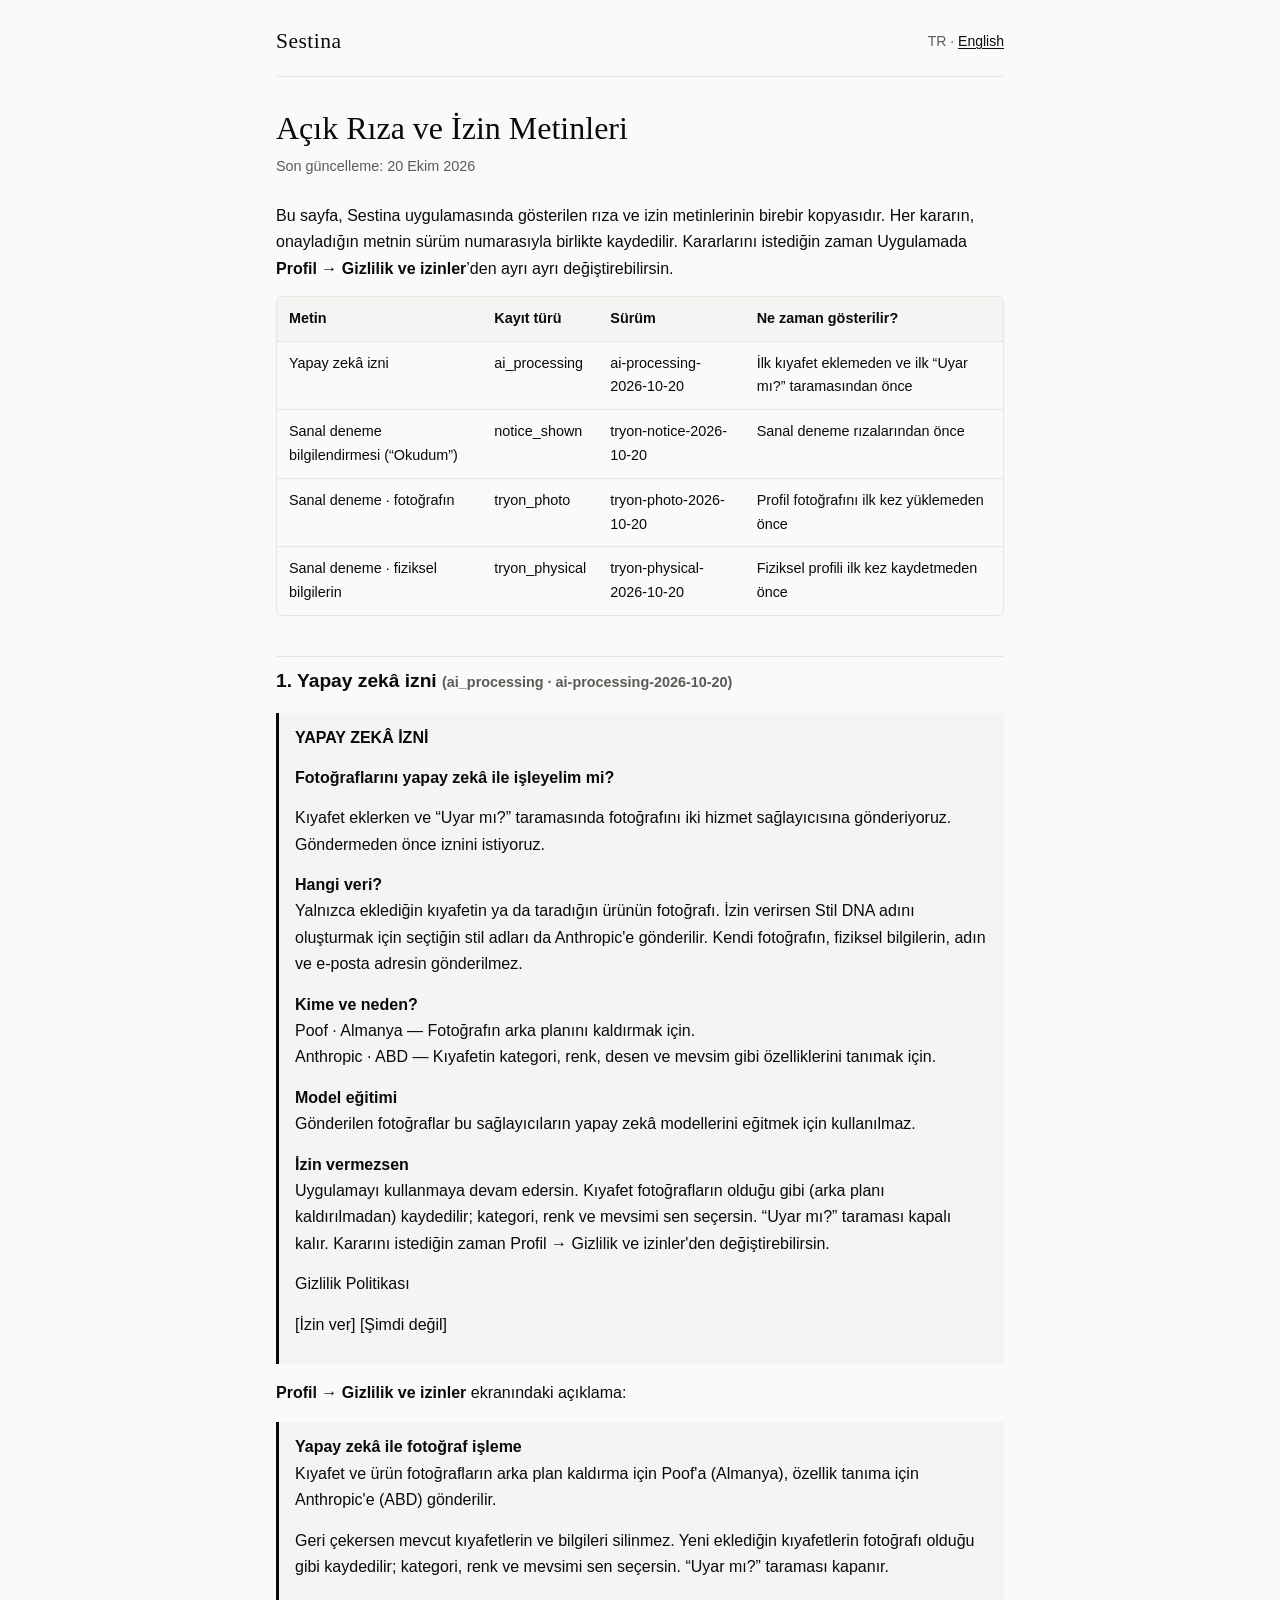
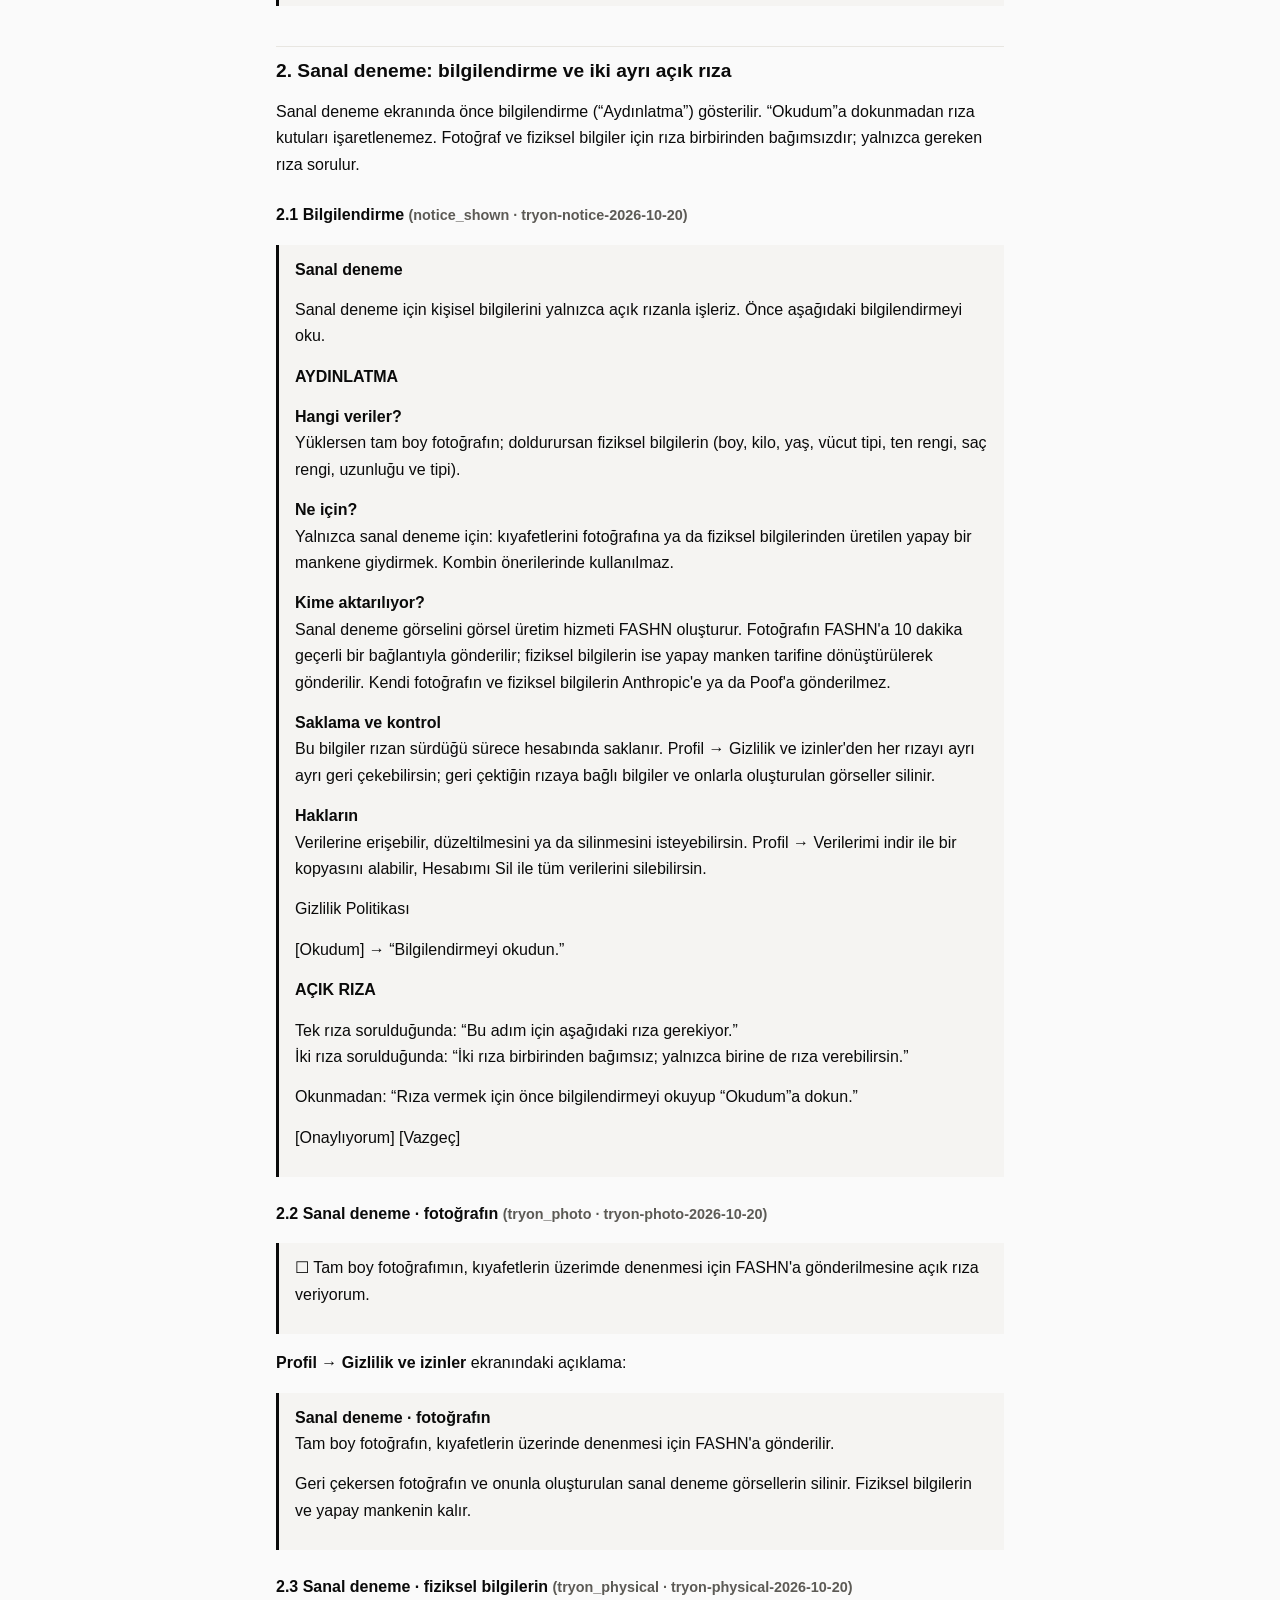
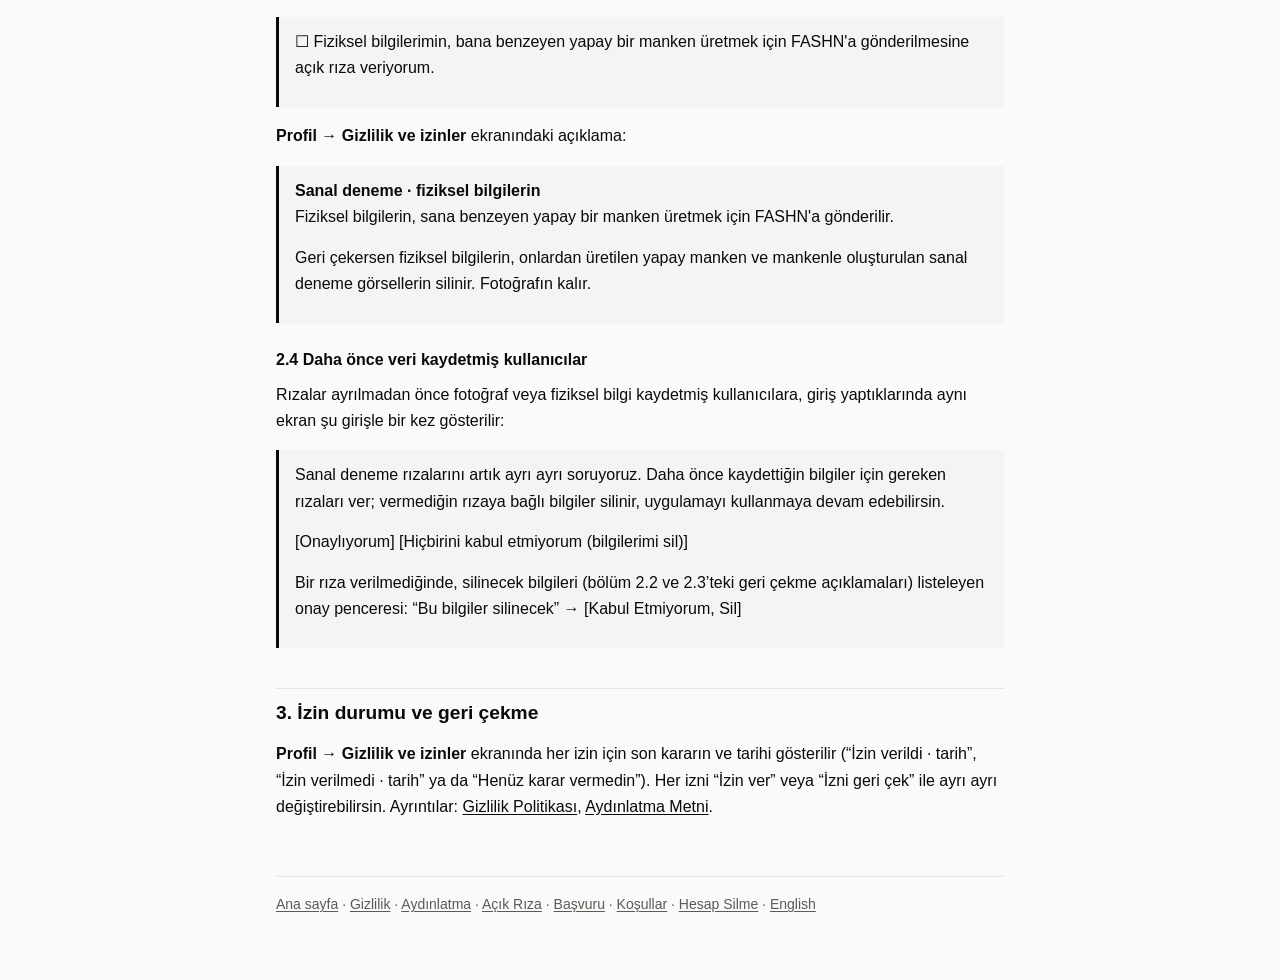
==== acik-riza.html @ 4ed40dc3 "docs: add KVKK notice, consent texts and data request pages (TR+EN); update privacy, terms and delet" ====
<!doctype html>
<html lang="tr">
<head>
  <meta charset="utf-8">
  <meta name="viewport" content="width=device-width, initial-scale=1">
  <title>Açık Rıza Metinleri — Sestina</title>
  <link rel="stylesheet" href="style.css">
  <link rel="alternate" hreflang="en" href="consent.html">
</head>
<body>
  <div class="wrap">
    <header class="site">
      <a class="brand" href="./">Sestina</a>
      <span class="lang">TR · <a href="consent.html" lang="en" hreflang="en">English</a></span>
    </header>

    <h1>Açık Rıza ve İzin Metinleri</h1>
    <p class="meta">Son güncelleme: 20 Ekim 2026</p>

    <p>Bu sayfa, Sestina uygulamasında gösterilen rıza ve izin metinlerinin birebir kopyasıdır. Her kararın, onayladığın metnin sürüm numarasıyla birlikte kaydedilir. Kararlarını istediğin zaman Uygulamada <strong>Profil → Gizlilik ve izinler</strong>’den ayrı ayrı değiştirebilirsin.</p>

    <div class="table-wrap">
      <table>
        <thead>
          <tr><th>Metin</th><th>Kayıt türü</th><th>Sürüm</th><th>Ne zaman gösterilir?</th></tr>
        </thead>
        <tbody>
          <tr><td>Yapay zekâ izni</td><td>ai_processing</td><td>ai-processing-2026-10-20</td><td>İlk kıyafet eklemeden ve ilk “Uyar mı?” taramasından önce</td></tr>
          <tr><td>Sanal deneme bilgilendirmesi (“Okudum”)</td><td>notice_shown</td><td>tryon-notice-2026-10-20</td><td>Sanal deneme rızalarından önce</td></tr>
          <tr><td>Sanal deneme · fotoğrafın</td><td>tryon_photo</td><td>tryon-photo-2026-10-20</td><td>Profil fotoğrafını ilk kez yüklemeden önce</td></tr>
          <tr><td>Sanal deneme · fiziksel bilgilerin</td><td>tryon_physical</td><td>tryon-physical-2026-10-20</td><td>Fiziksel profili ilk kez kaydetmeden önce</td></tr>
        </tbody>
      </table>
    </div>

    <h2 id="ai">1. Yapay zekâ izni <span class="meta">(ai_processing · ai-processing-2026-10-20)</span></h2>
    <div class="note">
      <p><strong>YAPAY ZEKÂ İZNİ</strong></p>
      <p><strong>Fotoğraflarını yapay zekâ ile işleyelim mi?</strong></p>
      <p>Kıyafet eklerken ve “Uyar mı?” taramasında fotoğrafını iki hizmet sağlayıcısına gönderiyoruz. Göndermeden önce iznini istiyoruz.</p>
      <p><strong>Hangi veri?</strong><br>Yalnızca eklediğin kıyafetin ya da taradığın ürünün fotoğrafı. İzin verirsen Stil DNA adını oluşturmak için seçtiğin stil adları da Anthropic'e gönderilir. Kendi fotoğrafın, fiziksel bilgilerin, adın ve e-posta adresin gönderilmez.</p>
      <p><strong>Kime ve neden?</strong><br>Poof · Almanya — Fotoğrafın arka planını kaldırmak için.<br>Anthropic · ABD — Kıyafetin kategori, renk, desen ve mevsim gibi özelliklerini tanımak için.</p>
      <p><strong>Model eğitimi</strong><br>Gönderilen fotoğraflar bu sağlayıcıların yapay zekâ modellerini eğitmek için kullanılmaz.</p>
      <p><strong>İzin vermezsen</strong><br>Uygulamayı kullanmaya devam edersin. Kıyafet fotoğrafların olduğu gibi (arka planı kaldırılmadan) kaydedilir; kategori, renk ve mevsimi sen seçersin. “Uyar mı?” taraması kapalı kalır. Kararını istediğin zaman Profil → Gizlilik ve izinler'den değiştirebilirsin.</p>
      <p>Gizlilik Politikası</p>
      <p>[İzin ver] [Şimdi değil]</p>
    </div>
    <p><strong>Profil → Gizlilik ve izinler</strong> ekranındaki açıklama:</p>
    <div class="note">
      <p><strong>Yapay zekâ ile fotoğraf işleme</strong><br>Kıyafet ve ürün fotoğrafların arka plan kaldırma için Poof'a (Almanya), özellik tanıma için Anthropic'e (ABD) gönderilir.</p>
      <p>Geri çekersen mevcut kıyafetlerin ve bilgileri silinmez. Yeni eklediğin kıyafetlerin fotoğrafı olduğu gibi kaydedilir; kategori, renk ve mevsimi sen seçersin. “Uyar mı?” taraması kapanır.</p>
    </div>

    <h2 id="sanal-deneme">2. Sanal deneme: bilgilendirme ve iki ayrı açık rıza</h2>
    <p>Sanal deneme ekranında önce bilgilendirme (“Aydınlatma”) gösterilir. “Okudum”a dokunmadan rıza kutuları işaretlenemez. Fotoğraf ve fiziksel bilgiler için rıza birbirinden bağımsızdır; yalnızca gereken rıza sorulur.</p>

    <h3 id="bilgilendirme">2.1 Bilgilendirme <span class="meta">(notice_shown · tryon-notice-2026-10-20)</span></h3>
    <div class="note">
      <p><strong>Sanal deneme</strong></p>
      <p>Sanal deneme için kişisel bilgilerini yalnızca açık rızanla işleriz. Önce aşağıdaki bilgilendirmeyi oku.</p>
      <p><strong>AYDINLATMA</strong></p>
      <p><strong>Hangi veriler?</strong><br>Yüklersen tam boy fotoğrafın; doldurursan fiziksel bilgilerin (boy, kilo, yaş, vücut tipi, ten rengi, saç rengi, uzunluğu ve tipi).</p>
      <p><strong>Ne için?</strong><br>Yalnızca sanal deneme için: kıyafetlerini fotoğrafına ya da fiziksel bilgilerinden üretilen yapay bir mankene giydirmek. Kombin önerilerinde kullanılmaz.</p>
      <p><strong>Kime aktarılıyor?</strong><br>Sanal deneme görselini görsel üretim hizmeti FASHN oluşturur. Fotoğrafın FASHN'a 10 dakika geçerli bir bağlantıyla gönderilir; fiziksel bilgilerin ise yapay manken tarifine dönüştürülerek gönderilir. Kendi fotoğrafın ve fiziksel bilgilerin Anthropic'e ya da Poof'a gönderilmez.</p>
      <p><strong>Saklama ve kontrol</strong><br>Bu bilgiler rızan sürdüğü sürece hesabında saklanır. Profil → Gizlilik ve izinler'den her rızayı ayrı ayrı geri çekebilirsin; geri çektiğin rızaya bağlı bilgiler ve onlarla oluşturulan görseller silinir.</p>
      <p><strong>Hakların</strong><br>Verilerine erişebilir, düzeltilmesini ya da silinmesini isteyebilirsin. Profil → Verilerimi indir ile bir kopyasını alabilir, Hesabımı Sil ile tüm verilerini silebilirsin.</p>
      <p>Gizlilik Politikası</p>
      <p>[Okudum] → “Bilgilendirmeyi okudun.”</p>
      <p><strong>AÇIK RIZA</strong></p>
      <p>Tek rıza sorulduğunda: “Bu adım için aşağıdaki rıza gerekiyor.”<br>İki rıza sorulduğunda: “İki rıza birbirinden bağımsız; yalnızca birine de rıza verebilirsin.”</p>
      <p>Okunmadan: “Rıza vermek için önce bilgilendirmeyi okuyup “Okudum”a dokun.”</p>
      <p>[Onaylıyorum] [Vazgeç]</p>
    </div>

    <h3 id="fotograf">2.2 Sanal deneme · fotoğrafın <span class="meta">(tryon_photo · tryon-photo-2026-10-20)</span></h3>
    <div class="note">
      <p>☐ Tam boy fotoğrafımın, kıyafetlerin üzerimde denenmesi için FASHN'a gönderilmesine açık rıza veriyorum.</p>
    </div>
    <p><strong>Profil → Gizlilik ve izinler</strong> ekranındaki açıklama:</p>
    <div class="note">
      <p><strong>Sanal deneme · fotoğrafın</strong><br>Tam boy fotoğrafın, kıyafetlerin üzerinde denenmesi için FASHN'a gönderilir.</p>
      <p>Geri çekersen fotoğrafın ve onunla oluşturulan sanal deneme görsellerin silinir. Fiziksel bilgilerin ve yapay mankenin kalır.</p>
    </div>

    <h3 id="fiziksel">2.3 Sanal deneme · fiziksel bilgilerin <span class="meta">(tryon_physical · tryon-physical-2026-10-20)</span></h3>
    <div class="note">
      <p>☐ Fiziksel bilgilerimin, bana benzeyen yapay bir manken üretmek için FASHN'a gönderilmesine açık rıza veriyorum.</p>
    </div>
    <p><strong>Profil → Gizlilik ve izinler</strong> ekranındaki açıklama:</p>
    <div class="note">
      <p><strong>Sanal deneme · fiziksel bilgilerin</strong><br>Fiziksel bilgilerin, sana benzeyen yapay bir manken üretmek için FASHN'a gönderilir.</p>
      <p>Geri çekersen fiziksel bilgilerin, onlardan üretilen yapay manken ve mankenle oluşturulan sanal deneme görsellerin silinir. Fotoğrafın kalır.</p>
    </div>

    <h3 id="mevcut">2.4 Daha önce veri kaydetmiş kullanıcılar</h3>
    <p>Rızalar ayrılmadan önce fotoğraf veya fiziksel bilgi kaydetmiş kullanıcılara, giriş yaptıklarında aynı ekran şu girişle bir kez gösterilir:</p>
    <div class="note">
      <p>Sanal deneme rızalarını artık ayrı ayrı soruyoruz. Daha önce kaydettiğin bilgiler için gereken rızaları ver; vermediğin rızaya bağlı bilgiler silinir, uygulamayı kullanmaya devam edebilirsin.</p>
      <p>[Onaylıyorum] [Hiçbirini kabul etmiyorum (bilgilerimi sil)]</p>
      <p>Bir rıza verilmediğinde, silinecek bilgileri (bölüm 2.2 ve 2.3’teki geri çekme açıklamaları) listeleyen onay penceresi: “Bu bilgiler silinecek” → [Kabul Etmiyorum, Sil]</p>
    </div>

    <h2 id="durum">3. İzin durumu ve geri çekme</h2>
    <p><strong>Profil → Gizlilik ve izinler</strong> ekranında her izin için son kararın ve tarihi gösterilir (“İzin verildi · tarih”, “İzin verilmedi · tarih” ya da “Henüz karar vermedin”). Her izni “İzin ver” veya “İzni geri çek” ile ayrı ayrı değiştirebilirsin. Ayrıntılar: <a href="gizlilik.html">Gizlilik Politikası</a>, <a href="aydinlatma.html">Aydınlatma Metni</a>.</p>

    <footer class="site">
      <a href="./">Ana sayfa</a> · <a href="gizlilik.html">Gizlilik</a> · <a href="aydinlatma.html">Aydınlatma</a> · <a href="acik-riza.html">Açık Rıza</a> · <a href="basvuru.html">Başvuru</a> · <a href="kosullar.html">Koşullar</a> · <a href="hesap-silme.html">Hesap Silme</a> · <a href="consent.html" lang="en">English</a>
    </footer>
  </div>
</body>
</html>
---- style.css ----
:root {
  --text: #0A0A0A;
  --muted: #5C5A55;
  --bg: #FAFAFA;
  --surface: #F5F4F2;
  --border: #E8E6E1;
  --link: #0A0A0A;
  --verify-bg: #FFF1B8;
  --verify-text: #5A4300;
}

@media (prefers-color-scheme: dark) {
  :root {
    --text: #EDEBE6;
    --muted: #A8A59E;
    --bg: #121212;
    --surface: #1C1C1C;
    --border: #2E2D2A;
    --link: #EDEBE6;
    --verify-bg: #4A3C00;
    --verify-text: #FFE69A;
  }
}

*, *::before, *::after { box-sizing: border-box; }

html { -webkit-text-size-adjust: 100%; }

body {
  margin: 0;
  background: var(--bg);
  color: var(--text);
  font-family: -apple-system, BlinkMacSystemFont, "Segoe UI", Roboto, "Helvetica Neue", Arial, sans-serif;
  font-size: 16px;
  line-height: 1.65;
}

.wrap {
  max-width: 760px;
  margin: 0 auto;
  padding: 24px 16px 64px;
}

header.site {
  display: flex;
  justify-content: space-between;
  align-items: center;
  gap: 12px;
  padding-bottom: 16px;
  margin-bottom: 32px;
  border-bottom: 1px solid var(--border);
}

.brand {
  font-family: Georgia, "Times New Roman", serif;
  font-size: 1.35rem;
  letter-spacing: 0.02em;
  color: var(--text);
  text-decoration: none;
}

.lang {
  font-size: 0.875rem;
  color: var(--muted);
  white-space: nowrap;
}
.lang a { color: var(--text); }

h1 {
  font-family: Georgia, "Times New Roman", serif;
  font-weight: 400;
  font-size: 2rem;
  line-height: 1.2;
  margin: 0 0 8px;
}

h2 {
  font-size: 1.2rem;
  margin: 40px 0 12px;
  padding-top: 8px;
  border-top: 1px solid var(--border);
}

h3 { font-size: 1rem; margin: 24px 0 8px; }

p, ul, ol { margin: 0 0 14px; }
ul, ol { padding-left: 22px; }
li { margin-bottom: 6px; }

a { color: var(--link); text-underline-offset: 2px; }

.meta { color: var(--muted); font-size: 0.9rem; margin-bottom: 24px; }

.toc {
  background: var(--surface);
  border: 1px solid var(--border);
  border-radius: 6px;
  padding: 14px 18px;
  margin: 24px 0;
  font-size: 0.95rem;
}
.toc ol { margin: 0; }
.toc li { margin-bottom: 2px; }

.note {
  background: var(--surface);
  border-left: 3px solid var(--text);
  padding: 12px 16px;
  margin: 16px 0;
}

.table-wrap {
  overflow-x: auto;
  -webkit-overflow-scrolling: touch;
  margin: 12px 0 20px;
  border: 1px solid var(--border);
  border-radius: 6px;
}

table {
  width: 100%;
  border-collapse: collapse;
  font-size: 0.9rem;
  min-width: 560px;
}
th, td {
  text-align: left;
  vertical-align: top;
  padding: 10px 12px;
  border-bottom: 1px solid var(--border);
}
th { background: var(--surface); font-weight: 600; }
tr:last-child td { border-bottom: none; }
/* 5 sütunlu tablolar (üçüncü taraflar) daha geniş; dar ekranda yatay kayar */
table:has(th:nth-child(5)) { min-width: 820px; }

/* Doğrulanmamış iddialar — yayından önce kapatılacak */
mark.dogrula {
  background: var(--verify-bg);
  color: var(--verify-text);
  padding: 1px 4px;
  border-radius: 3px;
  font-size: 0.85em;
  font-family: ui-monospace, SFMono-Regular, Menlo, Consolas, monospace;
}

.cards { list-style: none; padding: 0; display: grid; gap: 12px; }
.cards a {
  display: block;
  padding: 16px 18px;
  border: 1px solid var(--border);
  border-radius: 6px;
  text-decoration: none;
  background: var(--surface);
}
.cards a:hover { border-color: var(--text); }
.cards strong { display: block; }
.cards span { color: var(--muted); font-size: 0.9rem; }

footer.site {
  margin-top: 56px;
  padding-top: 16px;
  border-top: 1px solid var(--border);
  color: var(--muted);
  font-size: 0.875rem;
}
footer.site a { color: var(--muted); }

@media (max-width: 480px) {
  h1 { font-size: 1.6rem; }
}
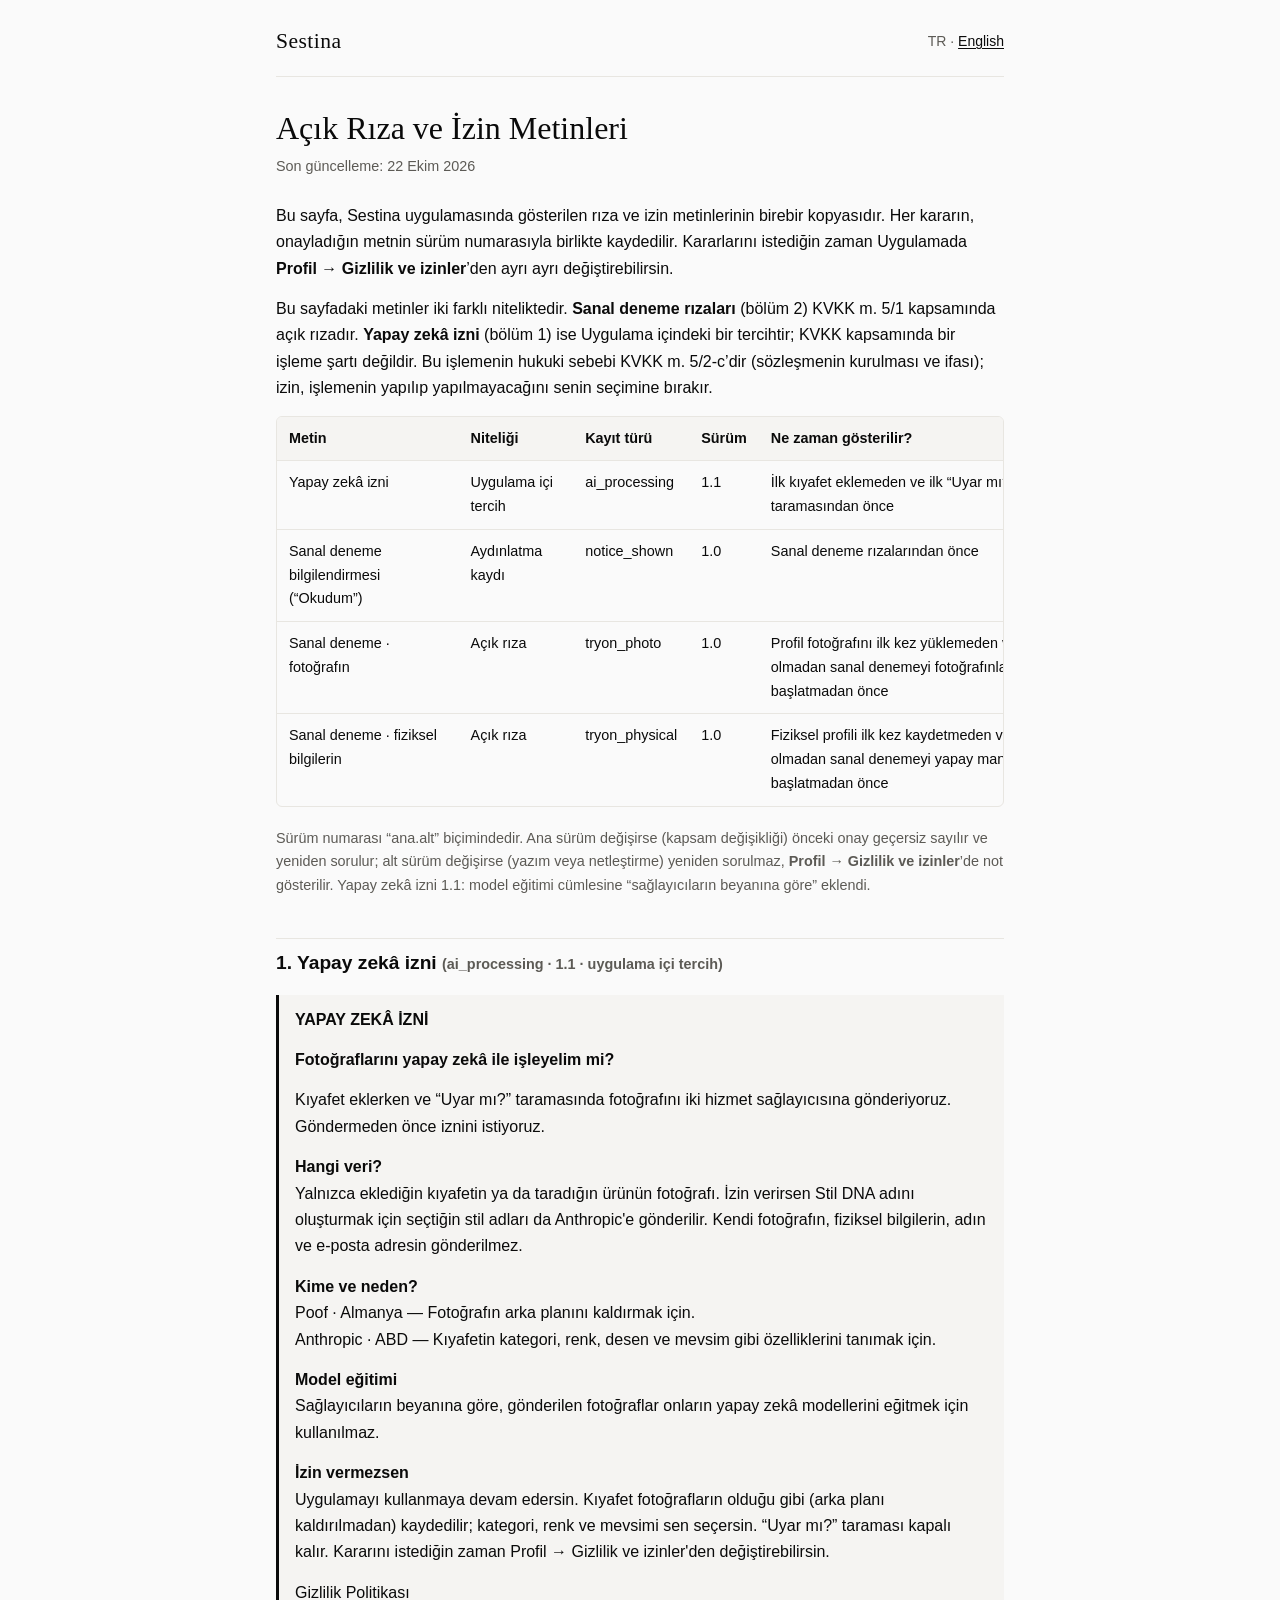
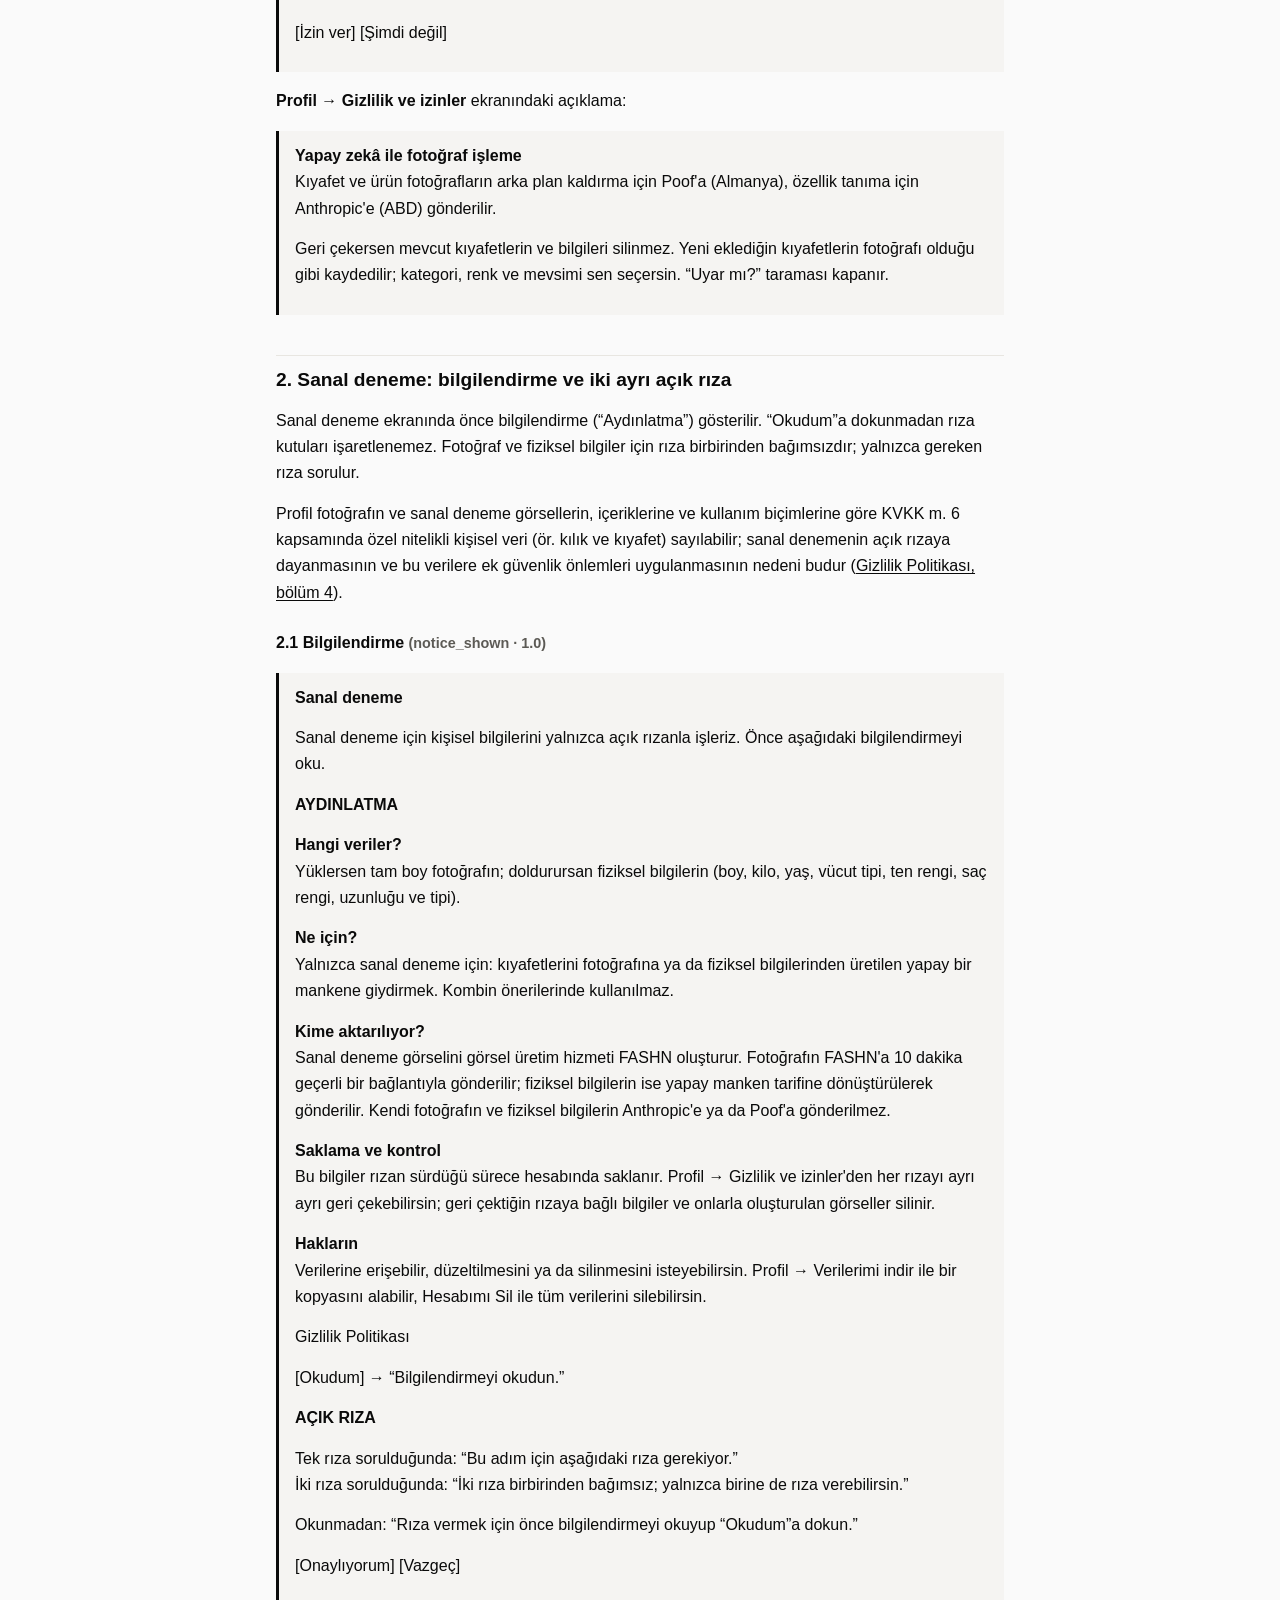
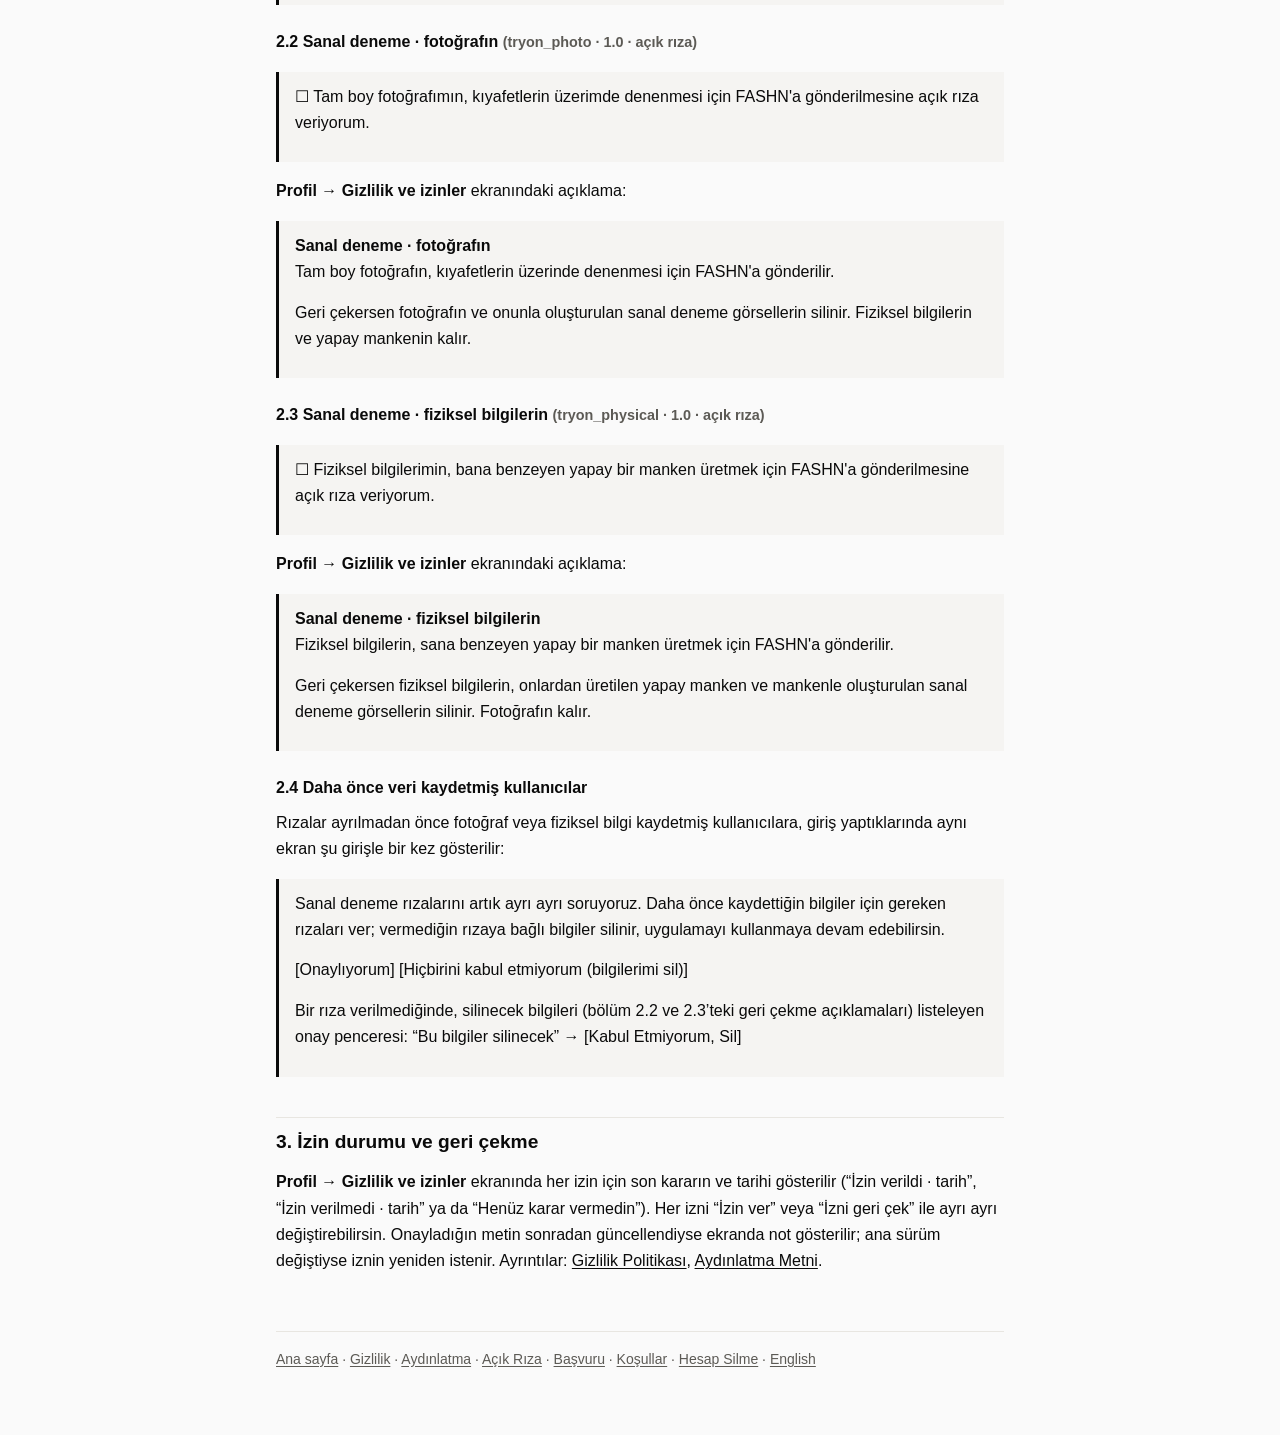
==== commit 093be83c: "docs: align legal texts with data inventory after legal review Source: ne-giysem docs/compliance/dat" ====
--- a/acik-riza.html
+++ b/acik-riza.html
@@ -15,32 +15,34 @@
     </header>
 
     <h1>Açık Rıza ve İzin Metinleri</h1>
-    <p class="meta">Son güncelleme: 20 Ekim 2026</p>
+    <p class="meta">Son güncelleme: 22 Ekim 2026</p>
 
     <p>Bu sayfa, Sestina uygulamasında gösterilen rıza ve izin metinlerinin birebir kopyasıdır. Her kararın, onayladığın metnin sürüm numarasıyla birlikte kaydedilir. Kararlarını istediğin zaman Uygulamada <strong>Profil → Gizlilik ve izinler</strong>’den ayrı ayrı değiştirebilirsin.</p>
+    <p>Bu sayfadaki metinler iki farklı niteliktedir. <strong>Sanal deneme rızaları</strong> (bölüm 2) KVKK m. 5/1 kapsamında açık rızadır. <strong>Yapay zekâ izni</strong> (bölüm 1) ise Uygulama içindeki bir tercihtir; KVKK kapsamında bir işleme şartı değildir. Bu işlemenin hukuki sebebi KVKK m. 5/2-c’dir (sözleşmenin kurulması ve ifası); izin, işlemenin yapılıp yapılmayacağını senin seçimine bırakır.</p>
 
     <div class="table-wrap">
       <table>
         <thead>
-          <tr><th>Metin</th><th>Kayıt türü</th><th>Sürüm</th><th>Ne zaman gösterilir?</th></tr>
+          <tr><th>Metin</th><th>Niteliği</th><th>Kayıt türü</th><th>Sürüm</th><th>Ne zaman gösterilir?</th></tr>
         </thead>
         <tbody>
-          <tr><td>Yapay zekâ izni</td><td>ai_processing</td><td>ai-processing-2026-10-20</td><td>İlk kıyafet eklemeden ve ilk “Uyar mı?” taramasından önce</td></tr>
-          <tr><td>Sanal deneme bilgilendirmesi (“Okudum”)</td><td>notice_shown</td><td>tryon-notice-2026-10-20</td><td>Sanal deneme rızalarından önce</td></tr>
-          <tr><td>Sanal deneme · fotoğrafın</td><td>tryon_photo</td><td>tryon-photo-2026-10-20</td><td>Profil fotoğrafını ilk kez yüklemeden önce</td></tr>
-          <tr><td>Sanal deneme · fiziksel bilgilerin</td><td>tryon_physical</td><td>tryon-physical-2026-10-20</td><td>Fiziksel profili ilk kez kaydetmeden önce</td></tr>
+          <tr><td>Yapay zekâ izni</td><td>Uygulama içi tercih</td><td>ai_processing</td><td>1.1</td><td>İlk kıyafet eklemeden ve ilk “Uyar mı?” taramasından önce</td></tr>
+          <tr><td>Sanal deneme bilgilendirmesi (“Okudum”)</td><td>Aydınlatma kaydı</td><td>notice_shown</td><td>1.0</td><td>Sanal deneme rızalarından önce</td></tr>
+          <tr><td>Sanal deneme · fotoğrafın</td><td>Açık rıza</td><td>tryon_photo</td><td>1.0</td><td>Profil fotoğrafını ilk kez yüklemeden ve bu rıza olmadan sanal denemeyi fotoğrafınla başlatmadan önce</td></tr>
+          <tr><td>Sanal deneme · fiziksel bilgilerin</td><td>Açık rıza</td><td>tryon_physical</td><td>1.0</td><td>Fiziksel profili ilk kez kaydetmeden ve bu rıza olmadan sanal denemeyi yapay mankenle başlatmadan önce</td></tr>
         </tbody>
       </table>
     </div>
+    <p class="meta">Sürüm numarası “ana.alt” biçimindedir. Ana sürüm değişirse (kapsam değişikliği) önceki onay geçersiz sayılır ve yeniden sorulur; alt sürüm değişirse (yazım veya netleştirme) yeniden sorulmaz, <strong>Profil → Gizlilik ve izinler</strong>’de not gösterilir. Yapay zekâ izni 1.1: model eğitimi cümlesine “sağlayıcıların beyanına göre” eklendi.</p>
 
-    <h2 id="ai">1. Yapay zekâ izni <span class="meta">(ai_processing · ai-processing-2026-10-20)</span></h2>
+    <h2 id="ai">1. Yapay zekâ izni <span class="meta">(ai_processing · 1.1 · uygulama içi tercih)</span></h2>
     <div class="note">
       <p><strong>YAPAY ZEKÂ İZNİ</strong></p>
       <p><strong>Fotoğraflarını yapay zekâ ile işleyelim mi?</strong></p>
       <p>Kıyafet eklerken ve “Uyar mı?” taramasında fotoğrafını iki hizmet sağlayıcısına gönderiyoruz. Göndermeden önce iznini istiyoruz.</p>
       <p><strong>Hangi veri?</strong><br>Yalnızca eklediğin kıyafetin ya da taradığın ürünün fotoğrafı. İzin verirsen Stil DNA adını oluşturmak için seçtiğin stil adları da Anthropic'e gönderilir. Kendi fotoğrafın, fiziksel bilgilerin, adın ve e-posta adresin gönderilmez.</p>
       <p><strong>Kime ve neden?</strong><br>Poof · Almanya — Fotoğrafın arka planını kaldırmak için.<br>Anthropic · ABD — Kıyafetin kategori, renk, desen ve mevsim gibi özelliklerini tanımak için.</p>
-      <p><strong>Model eğitimi</strong><br>Gönderilen fotoğraflar bu sağlayıcıların yapay zekâ modellerini eğitmek için kullanılmaz.</p>
+      <p><strong>Model eğitimi</strong><br>Sağlayıcıların beyanına göre, gönderilen fotoğraflar onların yapay zekâ modellerini eğitmek için kullanılmaz.</p>
       <p><strong>İzin vermezsen</strong><br>Uygulamayı kullanmaya devam edersin. Kıyafet fotoğrafların olduğu gibi (arka planı kaldırılmadan) kaydedilir; kategori, renk ve mevsimi sen seçersin. “Uyar mı?” taraması kapalı kalır. Kararını istediğin zaman Profil → Gizlilik ve izinler'den değiştirebilirsin.</p>
       <p>Gizlilik Politikası</p>
       <p>[İzin ver] [Şimdi değil]</p>
@@ -53,8 +55,9 @@
 
     <h2 id="sanal-deneme">2. Sanal deneme: bilgilendirme ve iki ayrı açık rıza</h2>
     <p>Sanal deneme ekranında önce bilgilendirme (“Aydınlatma”) gösterilir. “Okudum”a dokunmadan rıza kutuları işaretlenemez. Fotoğraf ve fiziksel bilgiler için rıza birbirinden bağımsızdır; yalnızca gereken rıza sorulur.</p>
+    <p>Profil fotoğrafın ve sanal deneme görsellerin, içeriklerine ve kullanım biçimlerine göre KVKK m. 6 kapsamında özel nitelikli kişisel veri (ör. kılık ve kıyafet) sayılabilir; sanal denemenin açık rızaya dayanmasının ve bu verilere ek güvenlik önlemleri uygulanmasının nedeni budur (<a href="gizlilik.html#riza">Gizlilik Politikası, bölüm 4</a>).</p>
 
-    <h3 id="bilgilendirme">2.1 Bilgilendirme <span class="meta">(notice_shown · tryon-notice-2026-10-20)</span></h3>
+    <h3 id="bilgilendirme">2.1 Bilgilendirme <span class="meta">(notice_shown · 1.0)</span></h3>
     <div class="note">
       <p><strong>Sanal deneme</strong></p>
       <p>Sanal deneme için kişisel bilgilerini yalnızca açık rızanla işleriz. Önce aşağıdaki bilgilendirmeyi oku.</p>
@@ -72,7 +75,7 @@
       <p>[Onaylıyorum] [Vazgeç]</p>
     </div>
 
-    <h3 id="fotograf">2.2 Sanal deneme · fotoğrafın <span class="meta">(tryon_photo · tryon-photo-2026-10-20)</span></h3>
+    <h3 id="fotograf">2.2 Sanal deneme · fotoğrafın <span class="meta">(tryon_photo · 1.0 · açık rıza)</span></h3>
     <div class="note">
       <p>☐ Tam boy fotoğrafımın, kıyafetlerin üzerimde denenmesi için FASHN'a gönderilmesine açık rıza veriyorum.</p>
     </div>
@@ -82,7 +85,7 @@
       <p>Geri çekersen fotoğrafın ve onunla oluşturulan sanal deneme görsellerin silinir. Fiziksel bilgilerin ve yapay mankenin kalır.</p>
     </div>
 
-    <h3 id="fiziksel">2.3 Sanal deneme · fiziksel bilgilerin <span class="meta">(tryon_physical · tryon-physical-2026-10-20)</span></h3>
+    <h3 id="fiziksel">2.3 Sanal deneme · fiziksel bilgilerin <span class="meta">(tryon_physical · 1.0 · açık rıza)</span></h3>
     <div class="note">
       <p>☐ Fiziksel bilgilerimin, bana benzeyen yapay bir manken üretmek için FASHN'a gönderilmesine açık rıza veriyorum.</p>
     </div>
@@ -101,7 +104,7 @@
     </div>
 
     <h2 id="durum">3. İzin durumu ve geri çekme</h2>
-    <p><strong>Profil → Gizlilik ve izinler</strong> ekranında her izin için son kararın ve tarihi gösterilir (“İzin verildi · tarih”, “İzin verilmedi · tarih” ya da “Henüz karar vermedin”). Her izni “İzin ver” veya “İzni geri çek” ile ayrı ayrı değiştirebilirsin. Ayrıntılar: <a href="gizlilik.html">Gizlilik Politikası</a>, <a href="aydinlatma.html">Aydınlatma Metni</a>.</p>
+    <p><strong>Profil → Gizlilik ve izinler</strong> ekranında her izin için son kararın ve tarihi gösterilir (“İzin verildi · tarih”, “İzin verilmedi · tarih” ya da “Henüz karar vermedin”). Her izni “İzin ver” veya “İzni geri çek” ile ayrı ayrı değiştirebilirsin. Onayladığın metin sonradan güncellendiyse ekranda not gösterilir; ana sürüm değiştiyse iznin yeniden istenir. Ayrıntılar: <a href="gizlilik.html">Gizlilik Politikası</a>, <a href="aydinlatma.html">Aydınlatma Metni</a>.</p>
 
     <footer class="site">
       <a href="./">Ana sayfa</a> · <a href="gizlilik.html">Gizlilik</a> · <a href="aydinlatma.html">Aydınlatma</a> · <a href="acik-riza.html">Açık Rıza</a> · <a href="basvuru.html">Başvuru</a> · <a href="kosullar.html">Koşullar</a> · <a href="hesap-silme.html">Hesap Silme</a> · <a href="consent.html" lang="en">English</a>
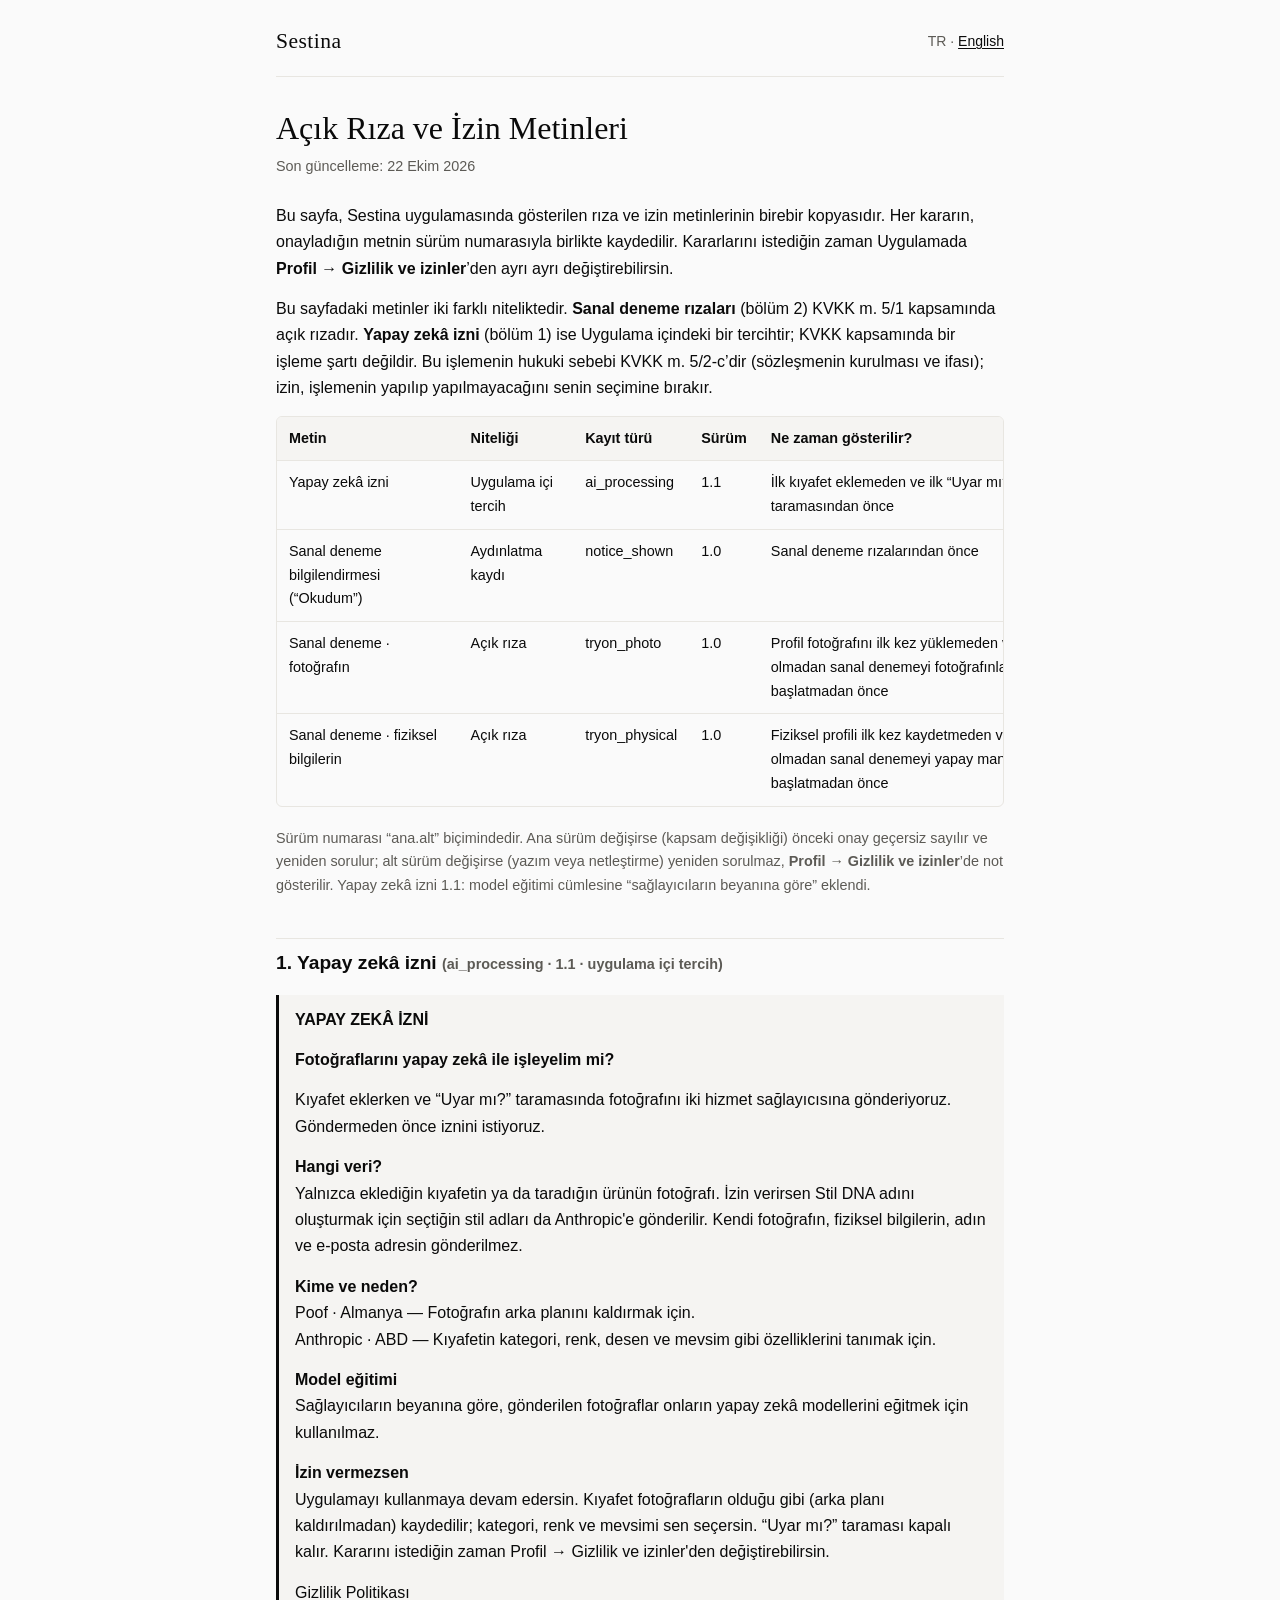
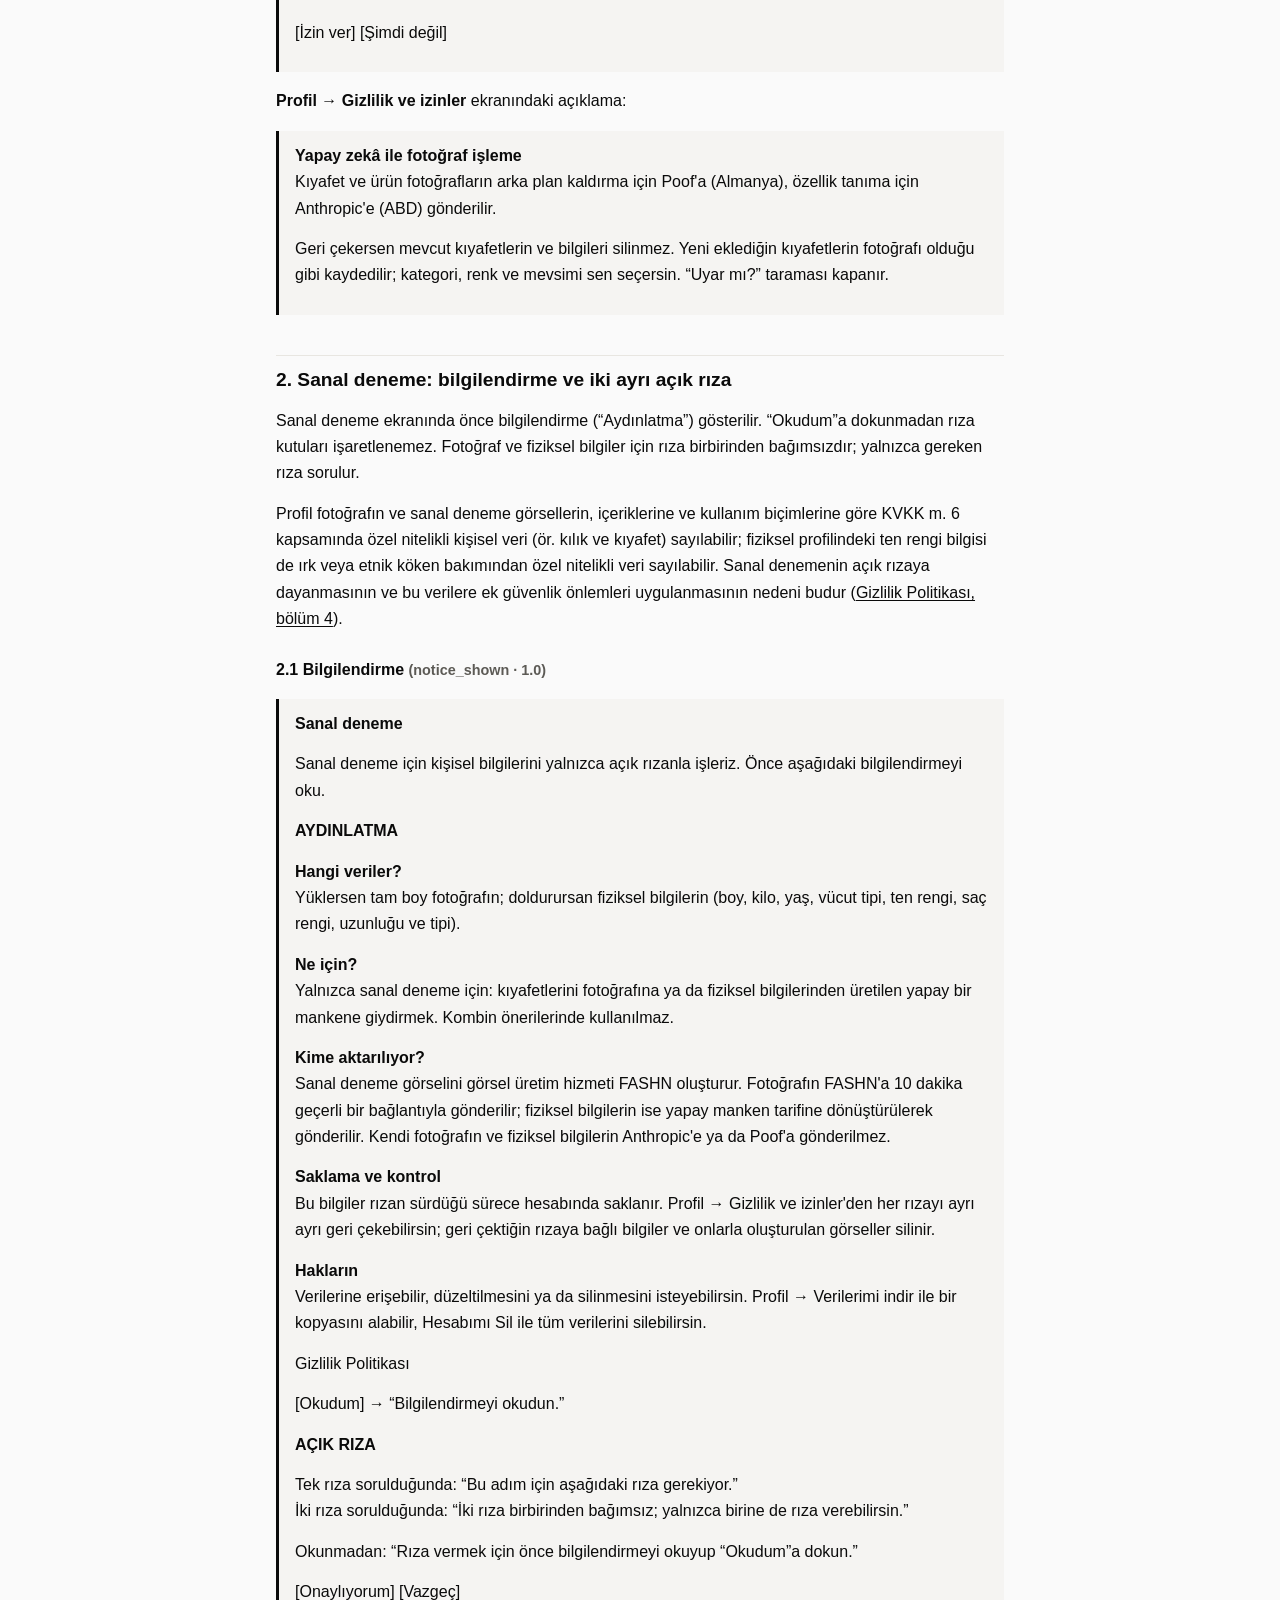
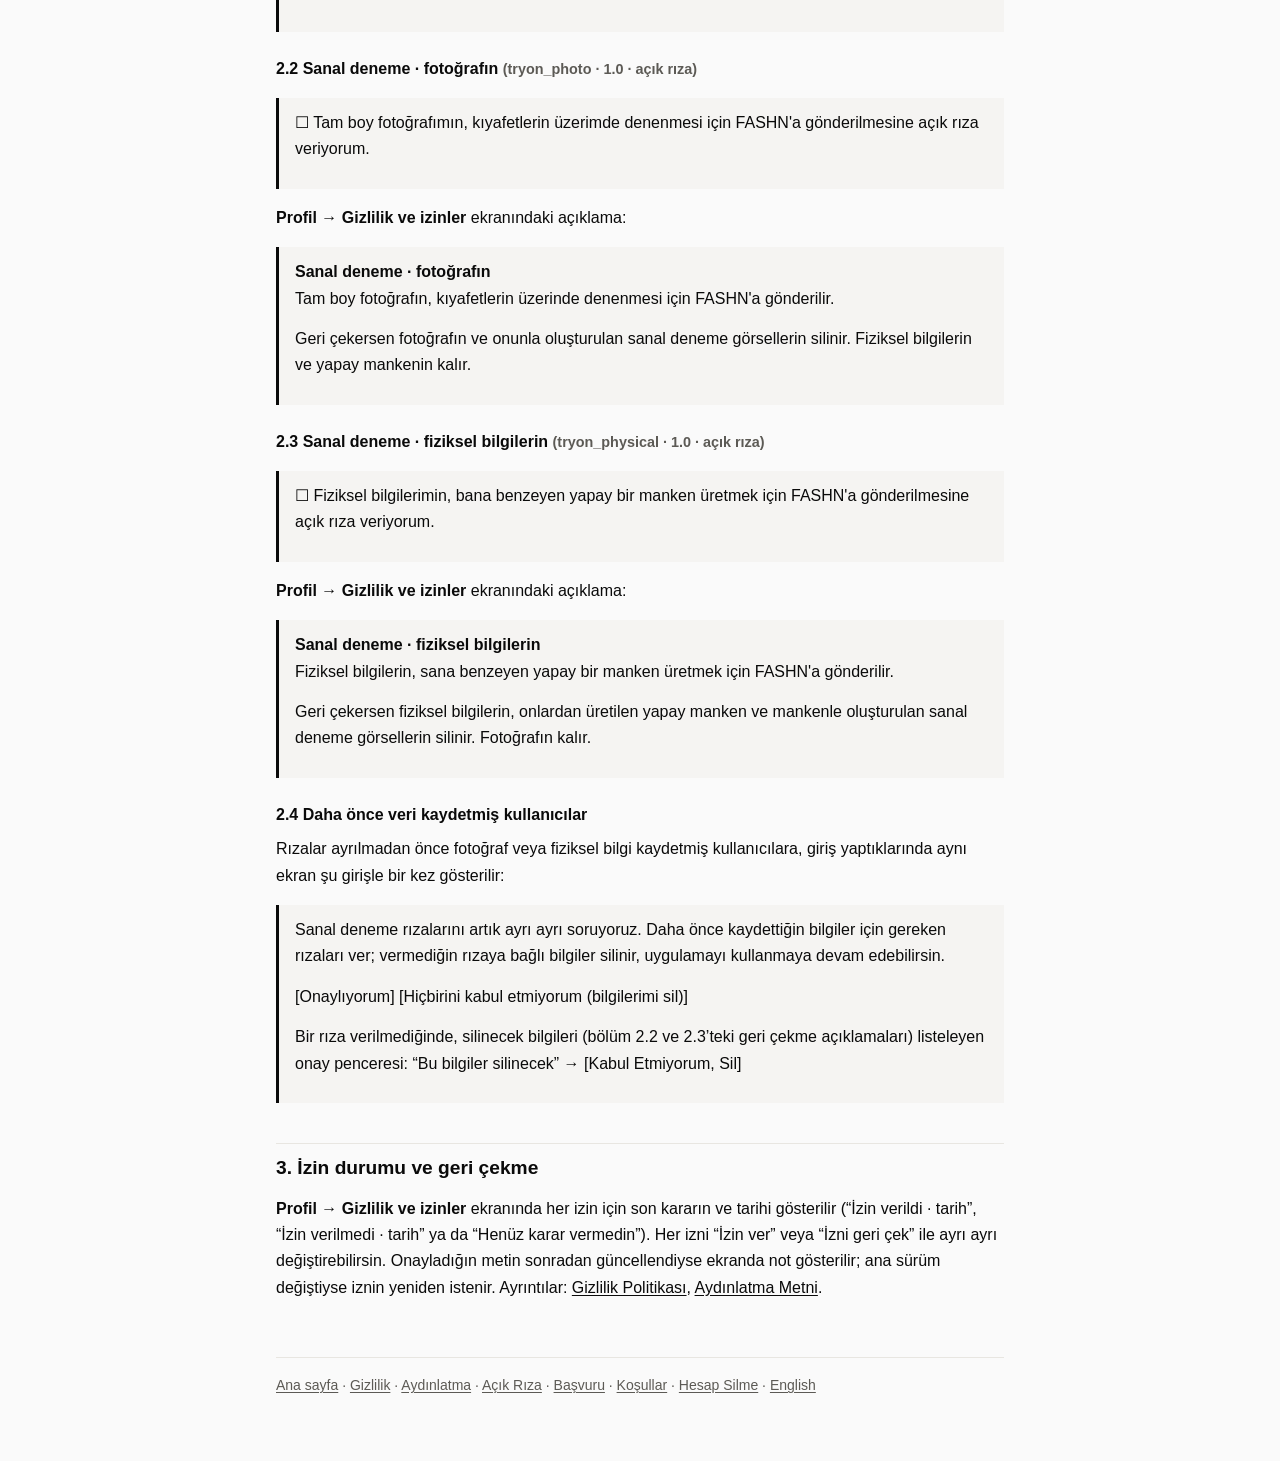
==== commit 41317ee7: "docs: auth records, backup location, email recipients, verification codes - Sign-in/auth records inc" ====
--- a/acik-riza.html
+++ b/acik-riza.html
@@ -55,7 +55,7 @@
 
     <h2 id="sanal-deneme">2. Sanal deneme: bilgilendirme ve iki ayrı açık rıza</h2>
     <p>Sanal deneme ekranında önce bilgilendirme (“Aydınlatma”) gösterilir. “Okudum”a dokunmadan rıza kutuları işaretlenemez. Fotoğraf ve fiziksel bilgiler için rıza birbirinden bağımsızdır; yalnızca gereken rıza sorulur.</p>
-    <p>Profil fotoğrafın ve sanal deneme görsellerin, içeriklerine ve kullanım biçimlerine göre KVKK m. 6 kapsamında özel nitelikli kişisel veri (ör. kılık ve kıyafet) sayılabilir; sanal denemenin açık rızaya dayanmasının ve bu verilere ek güvenlik önlemleri uygulanmasının nedeni budur (<a href="gizlilik.html#riza">Gizlilik Politikası, bölüm 4</a>).</p>
+    <p>Profil fotoğrafın ve sanal deneme görsellerin, içeriklerine ve kullanım biçimlerine göre KVKK m. 6 kapsamında özel nitelikli kişisel veri (ör. kılık ve kıyafet) sayılabilir; fiziksel profilindeki ten rengi bilgisi de ırk veya etnik köken bakımından özel nitelikli veri sayılabilir. Sanal denemenin açık rızaya dayanmasının ve bu verilere ek güvenlik önlemleri uygulanmasının nedeni budur (<a href="gizlilik.html#riza">Gizlilik Politikası, bölüm 4</a>).</p>
 
     <h3 id="bilgilendirme">2.1 Bilgilendirme <span class="meta">(notice_shown · 1.0)</span></h3>
     <div class="note">
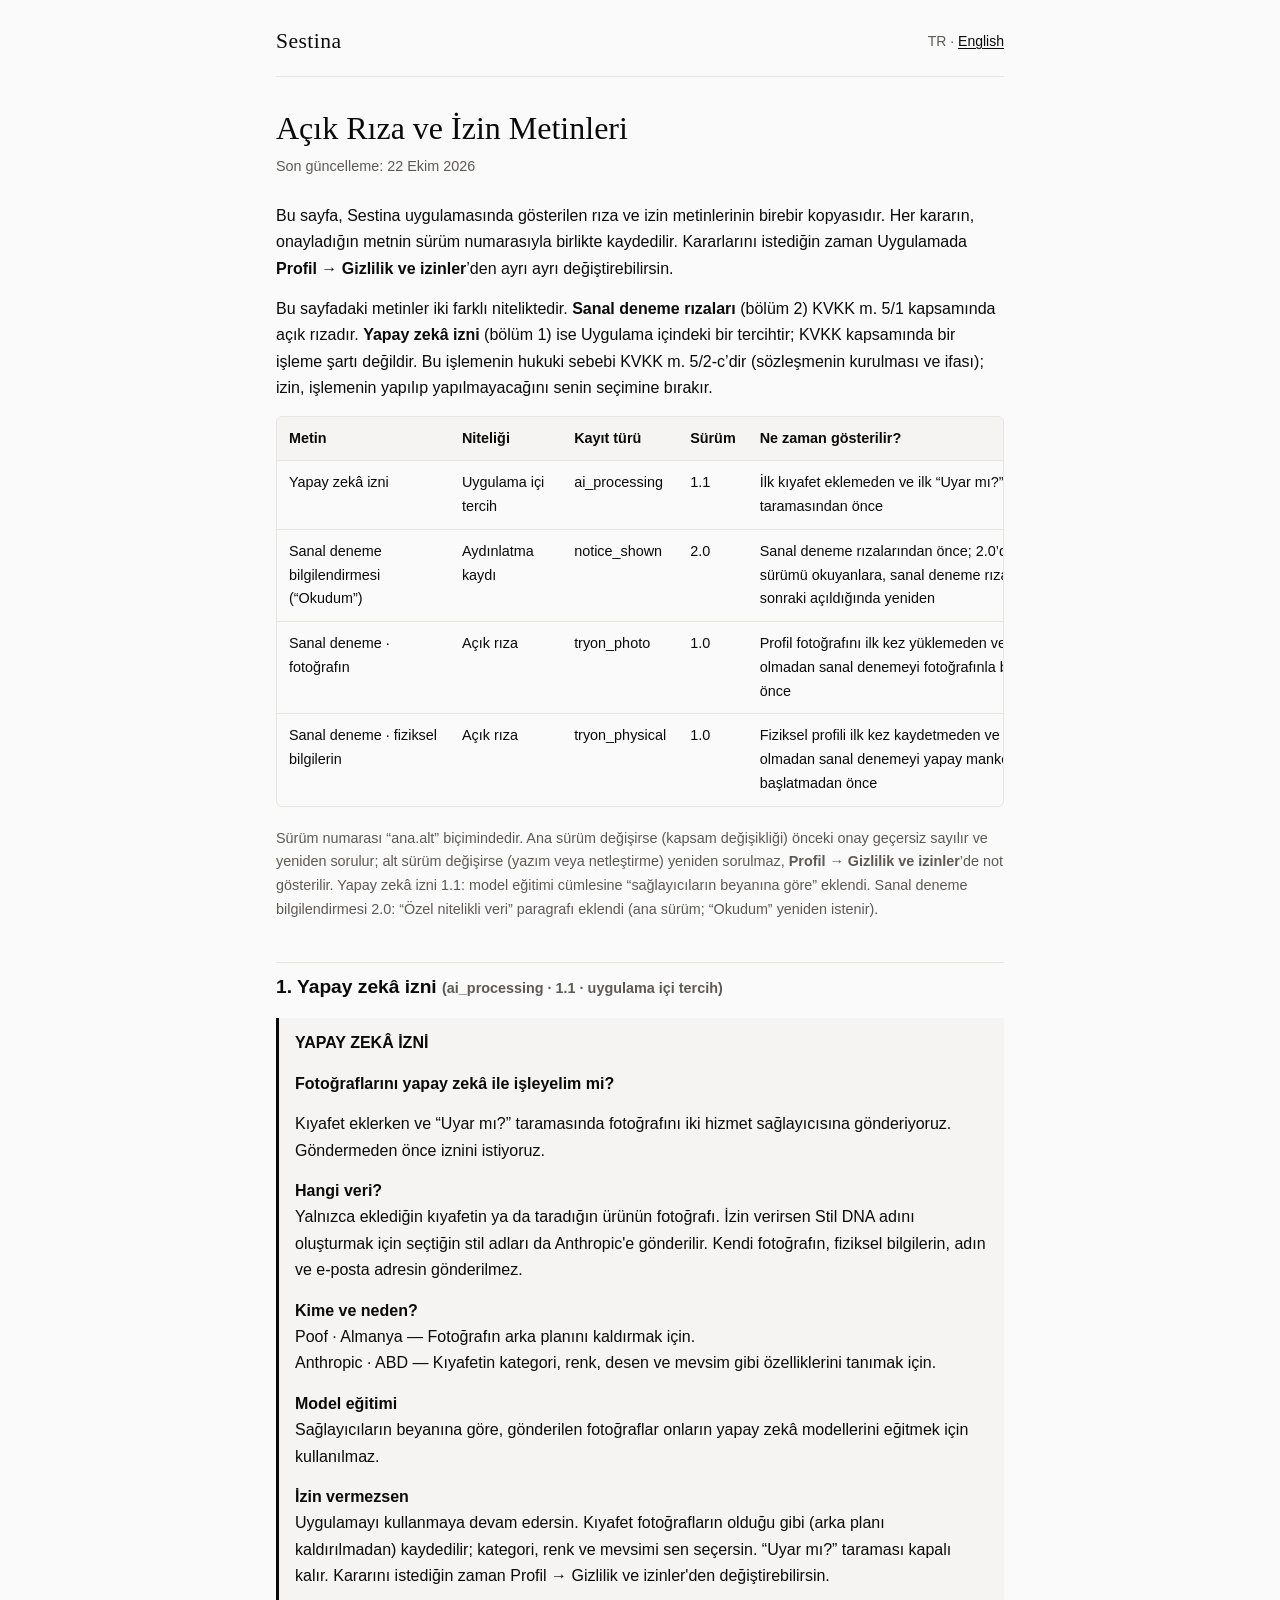
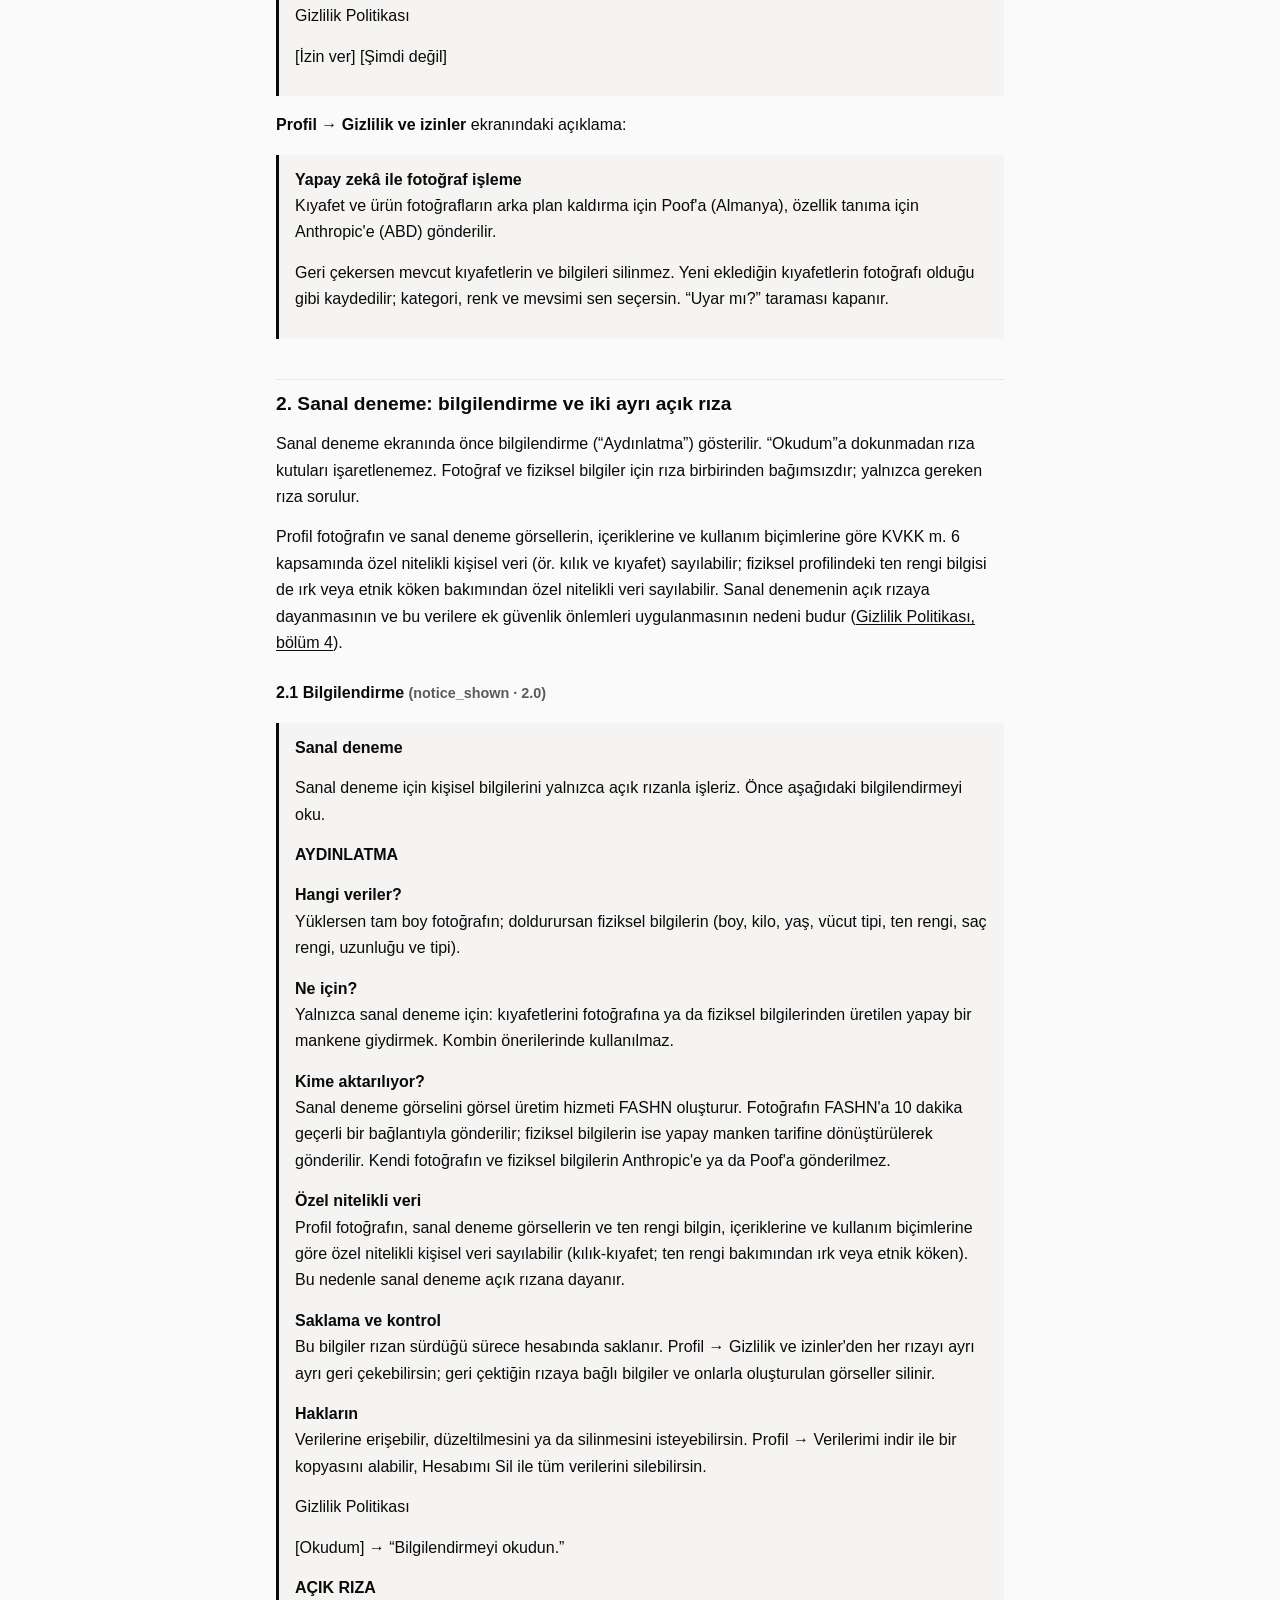
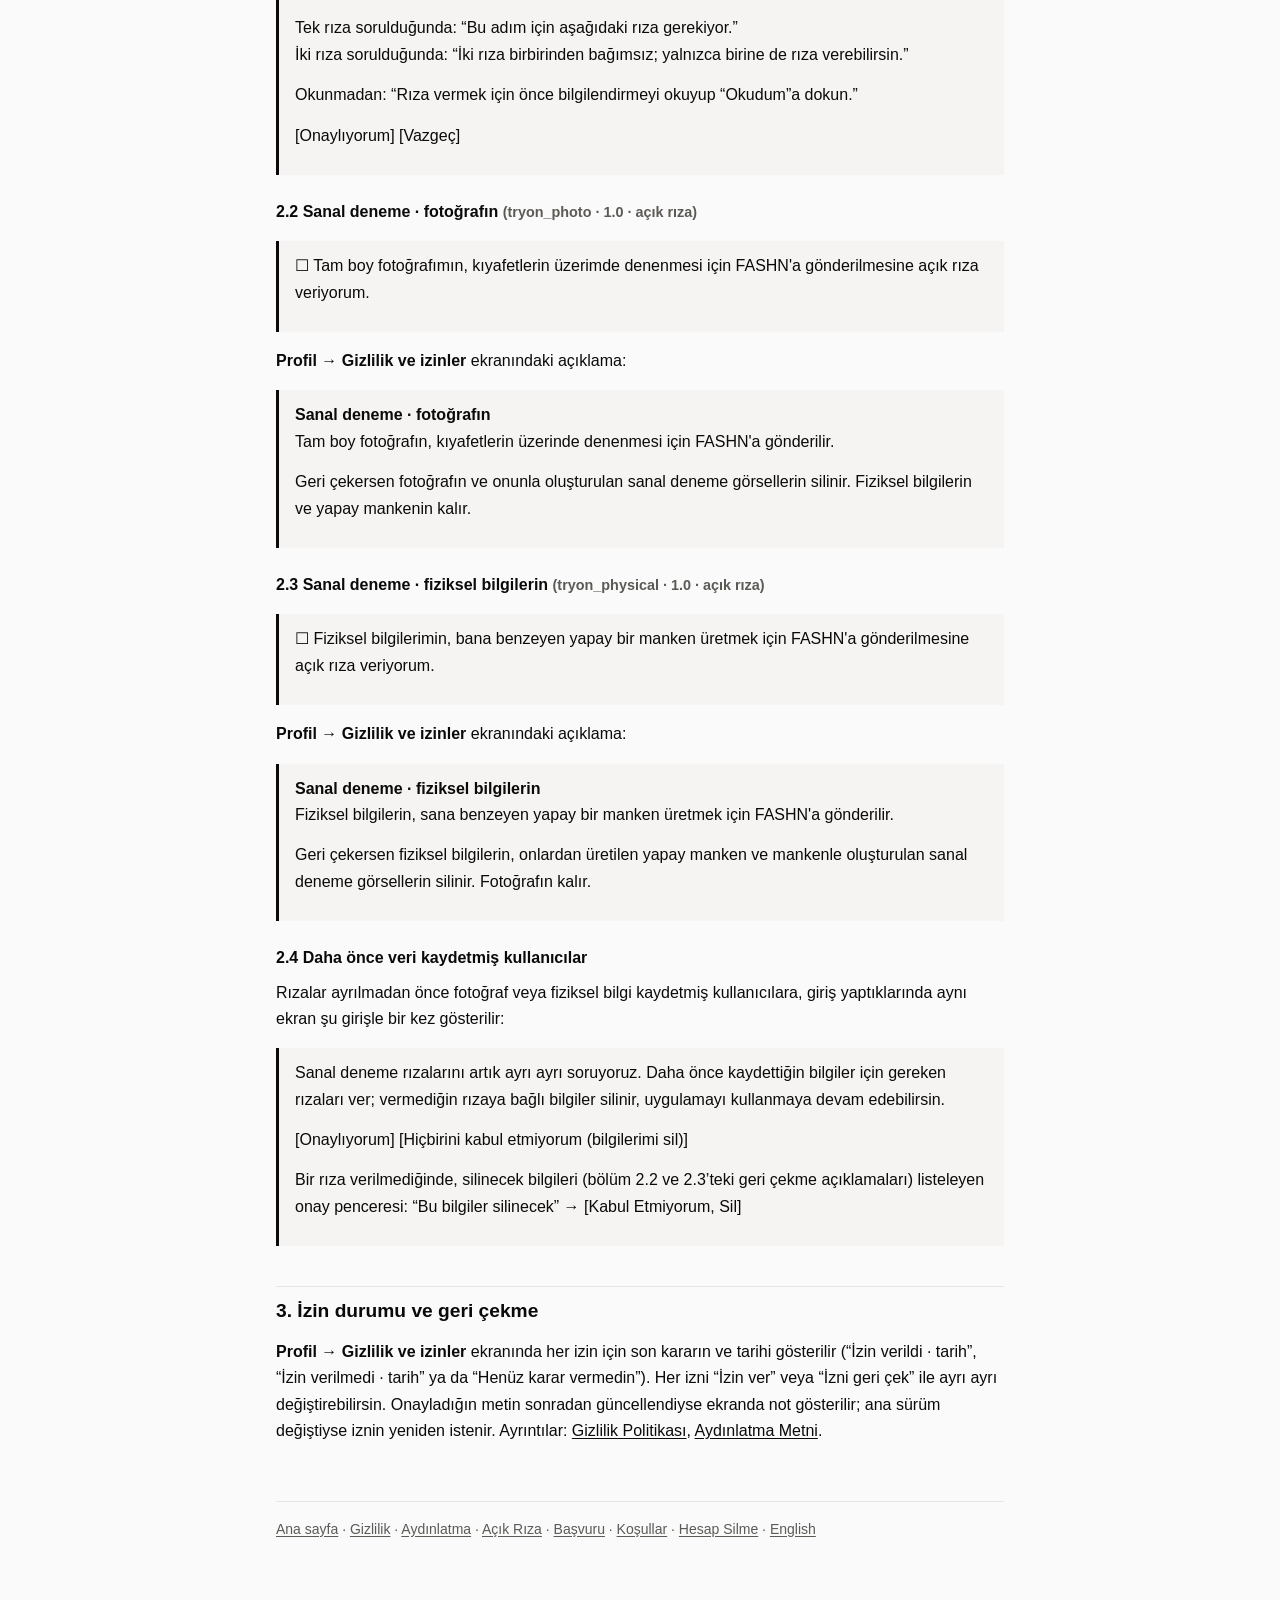
==== commit a7450849: "docs: consent page notice 2.0 copy; narrow API key statement - acik-riza / consent: in-app notice co" ====
--- a/acik-riza.html
+++ b/acik-riza.html
@@ -27,13 +27,13 @@
         </thead>
         <tbody>
           <tr><td>Yapay zekâ izni</td><td>Uygulama içi tercih</td><td>ai_processing</td><td>1.1</td><td>İlk kıyafet eklemeden ve ilk “Uyar mı?” taramasından önce</td></tr>
-          <tr><td>Sanal deneme bilgilendirmesi (“Okudum”)</td><td>Aydınlatma kaydı</td><td>notice_shown</td><td>1.0</td><td>Sanal deneme rızalarından önce</td></tr>
+          <tr><td>Sanal deneme bilgilendirmesi (“Okudum”)</td><td>Aydınlatma kaydı</td><td>notice_shown</td><td>2.0</td><td>Sanal deneme rızalarından önce; 2.0’dan önceki sürümü okuyanlara, sanal deneme rıza ekranı bir sonraki açıldığında yeniden</td></tr>
           <tr><td>Sanal deneme · fotoğrafın</td><td>Açık rıza</td><td>tryon_photo</td><td>1.0</td><td>Profil fotoğrafını ilk kez yüklemeden ve bu rıza olmadan sanal denemeyi fotoğrafınla başlatmadan önce</td></tr>
           <tr><td>Sanal deneme · fiziksel bilgilerin</td><td>Açık rıza</td><td>tryon_physical</td><td>1.0</td><td>Fiziksel profili ilk kez kaydetmeden ve bu rıza olmadan sanal denemeyi yapay mankenle başlatmadan önce</td></tr>
         </tbody>
       </table>
     </div>
-    <p class="meta">Sürüm numarası “ana.alt” biçimindedir. Ana sürüm değişirse (kapsam değişikliği) önceki onay geçersiz sayılır ve yeniden sorulur; alt sürüm değişirse (yazım veya netleştirme) yeniden sorulmaz, <strong>Profil → Gizlilik ve izinler</strong>’de not gösterilir. Yapay zekâ izni 1.1: model eğitimi cümlesine “sağlayıcıların beyanına göre” eklendi.</p>
+    <p class="meta">Sürüm numarası “ana.alt” biçimindedir. Ana sürüm değişirse (kapsam değişikliği) önceki onay geçersiz sayılır ve yeniden sorulur; alt sürüm değişirse (yazım veya netleştirme) yeniden sorulmaz, <strong>Profil → Gizlilik ve izinler</strong>’de not gösterilir. Yapay zekâ izni 1.1: model eğitimi cümlesine “sağlayıcıların beyanına göre” eklendi. Sanal deneme bilgilendirmesi 2.0: “Özel nitelikli veri” paragrafı eklendi (ana sürüm; “Okudum” yeniden istenir).</p>
 
     <h2 id="ai">1. Yapay zekâ izni <span class="meta">(ai_processing · 1.1 · uygulama içi tercih)</span></h2>
     <div class="note">
@@ -57,7 +57,7 @@
     <p>Sanal deneme ekranında önce bilgilendirme (“Aydınlatma”) gösterilir. “Okudum”a dokunmadan rıza kutuları işaretlenemez. Fotoğraf ve fiziksel bilgiler için rıza birbirinden bağımsızdır; yalnızca gereken rıza sorulur.</p>
     <p>Profil fotoğrafın ve sanal deneme görsellerin, içeriklerine ve kullanım biçimlerine göre KVKK m. 6 kapsamında özel nitelikli kişisel veri (ör. kılık ve kıyafet) sayılabilir; fiziksel profilindeki ten rengi bilgisi de ırk veya etnik köken bakımından özel nitelikli veri sayılabilir. Sanal denemenin açık rızaya dayanmasının ve bu verilere ek güvenlik önlemleri uygulanmasının nedeni budur (<a href="gizlilik.html#riza">Gizlilik Politikası, bölüm 4</a>).</p>
 
-    <h3 id="bilgilendirme">2.1 Bilgilendirme <span class="meta">(notice_shown · 1.0)</span></h3>
+    <h3 id="bilgilendirme">2.1 Bilgilendirme <span class="meta">(notice_shown · 2.0)</span></h3>
     <div class="note">
       <p><strong>Sanal deneme</strong></p>
       <p>Sanal deneme için kişisel bilgilerini yalnızca açık rızanla işleriz. Önce aşağıdaki bilgilendirmeyi oku.</p>
@@ -65,6 +65,7 @@
       <p><strong>Hangi veriler?</strong><br>Yüklersen tam boy fotoğrafın; doldurursan fiziksel bilgilerin (boy, kilo, yaş, vücut tipi, ten rengi, saç rengi, uzunluğu ve tipi).</p>
       <p><strong>Ne için?</strong><br>Yalnızca sanal deneme için: kıyafetlerini fotoğrafına ya da fiziksel bilgilerinden üretilen yapay bir mankene giydirmek. Kombin önerilerinde kullanılmaz.</p>
       <p><strong>Kime aktarılıyor?</strong><br>Sanal deneme görselini görsel üretim hizmeti FASHN oluşturur. Fotoğrafın FASHN'a 10 dakika geçerli bir bağlantıyla gönderilir; fiziksel bilgilerin ise yapay manken tarifine dönüştürülerek gönderilir. Kendi fotoğrafın ve fiziksel bilgilerin Anthropic'e ya da Poof'a gönderilmez.</p>
+      <p><strong>Özel nitelikli veri</strong><br>Profil fotoğrafın, sanal deneme görsellerin ve ten rengi bilgin, içeriklerine ve kullanım biçimlerine göre özel nitelikli kişisel veri sayılabilir (kılık-kıyafet; ten rengi bakımından ırk veya etnik köken). Bu nedenle sanal deneme açık rızana dayanır.</p>
       <p><strong>Saklama ve kontrol</strong><br>Bu bilgiler rızan sürdüğü sürece hesabında saklanır. Profil → Gizlilik ve izinler'den her rızayı ayrı ayrı geri çekebilirsin; geri çektiğin rızaya bağlı bilgiler ve onlarla oluşturulan görseller silinir.</p>
       <p><strong>Hakların</strong><br>Verilerine erişebilir, düzeltilmesini ya da silinmesini isteyebilirsin. Profil → Verilerimi indir ile bir kopyasını alabilir, Hesabımı Sil ile tüm verilerini silebilirsin.</p>
       <p>Gizlilik Politikası</p>
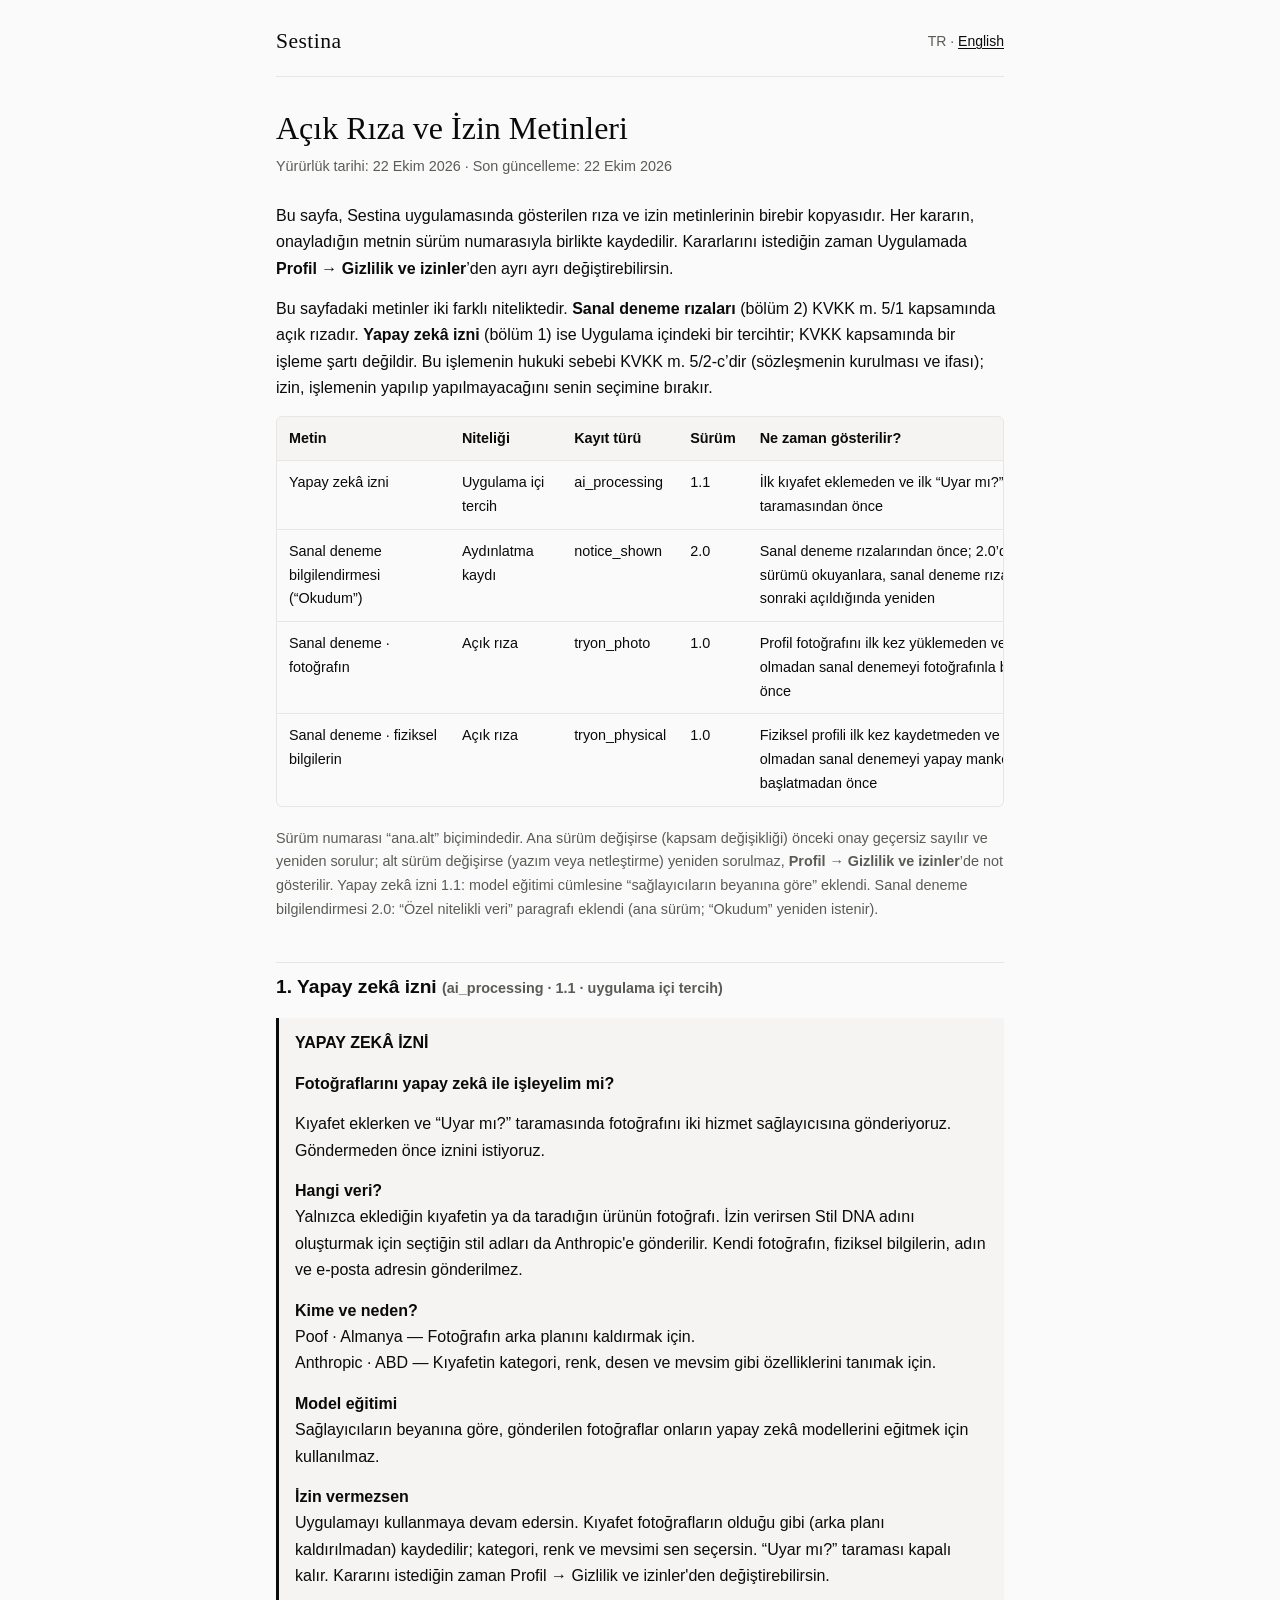
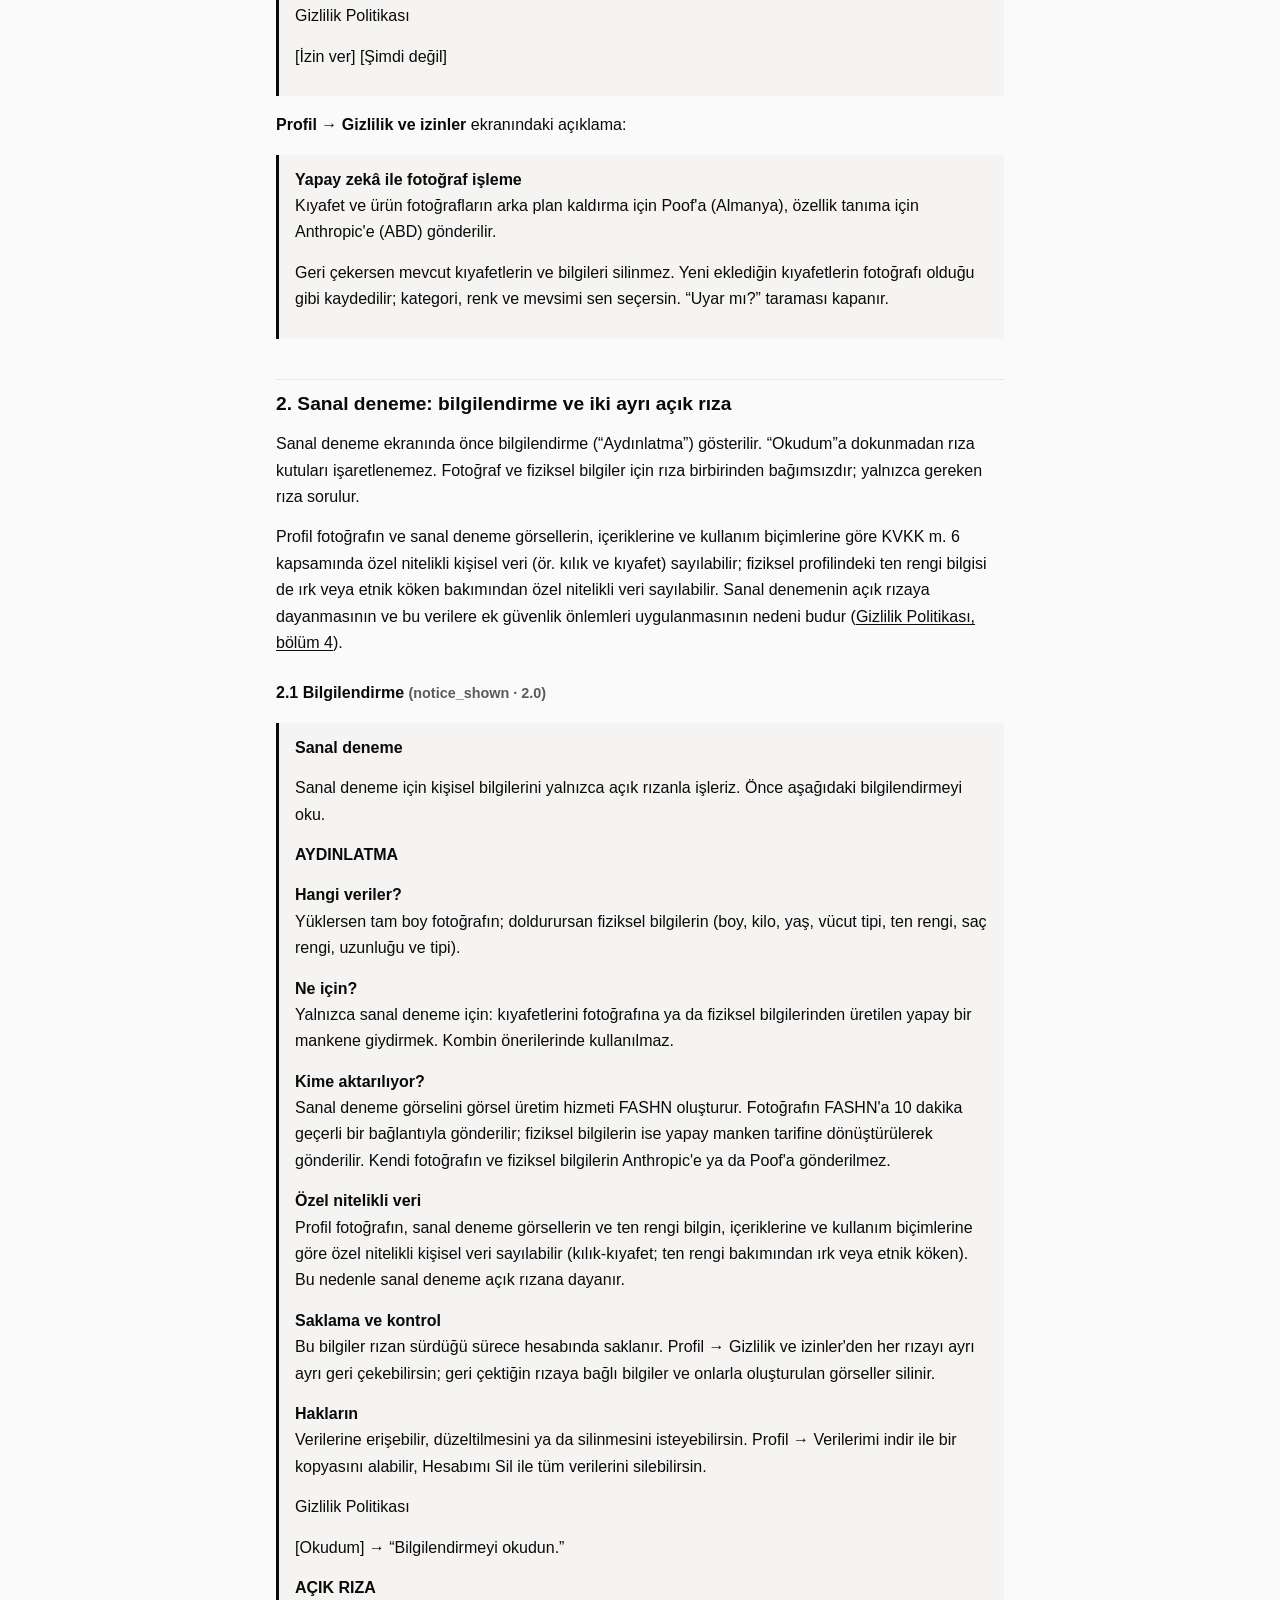
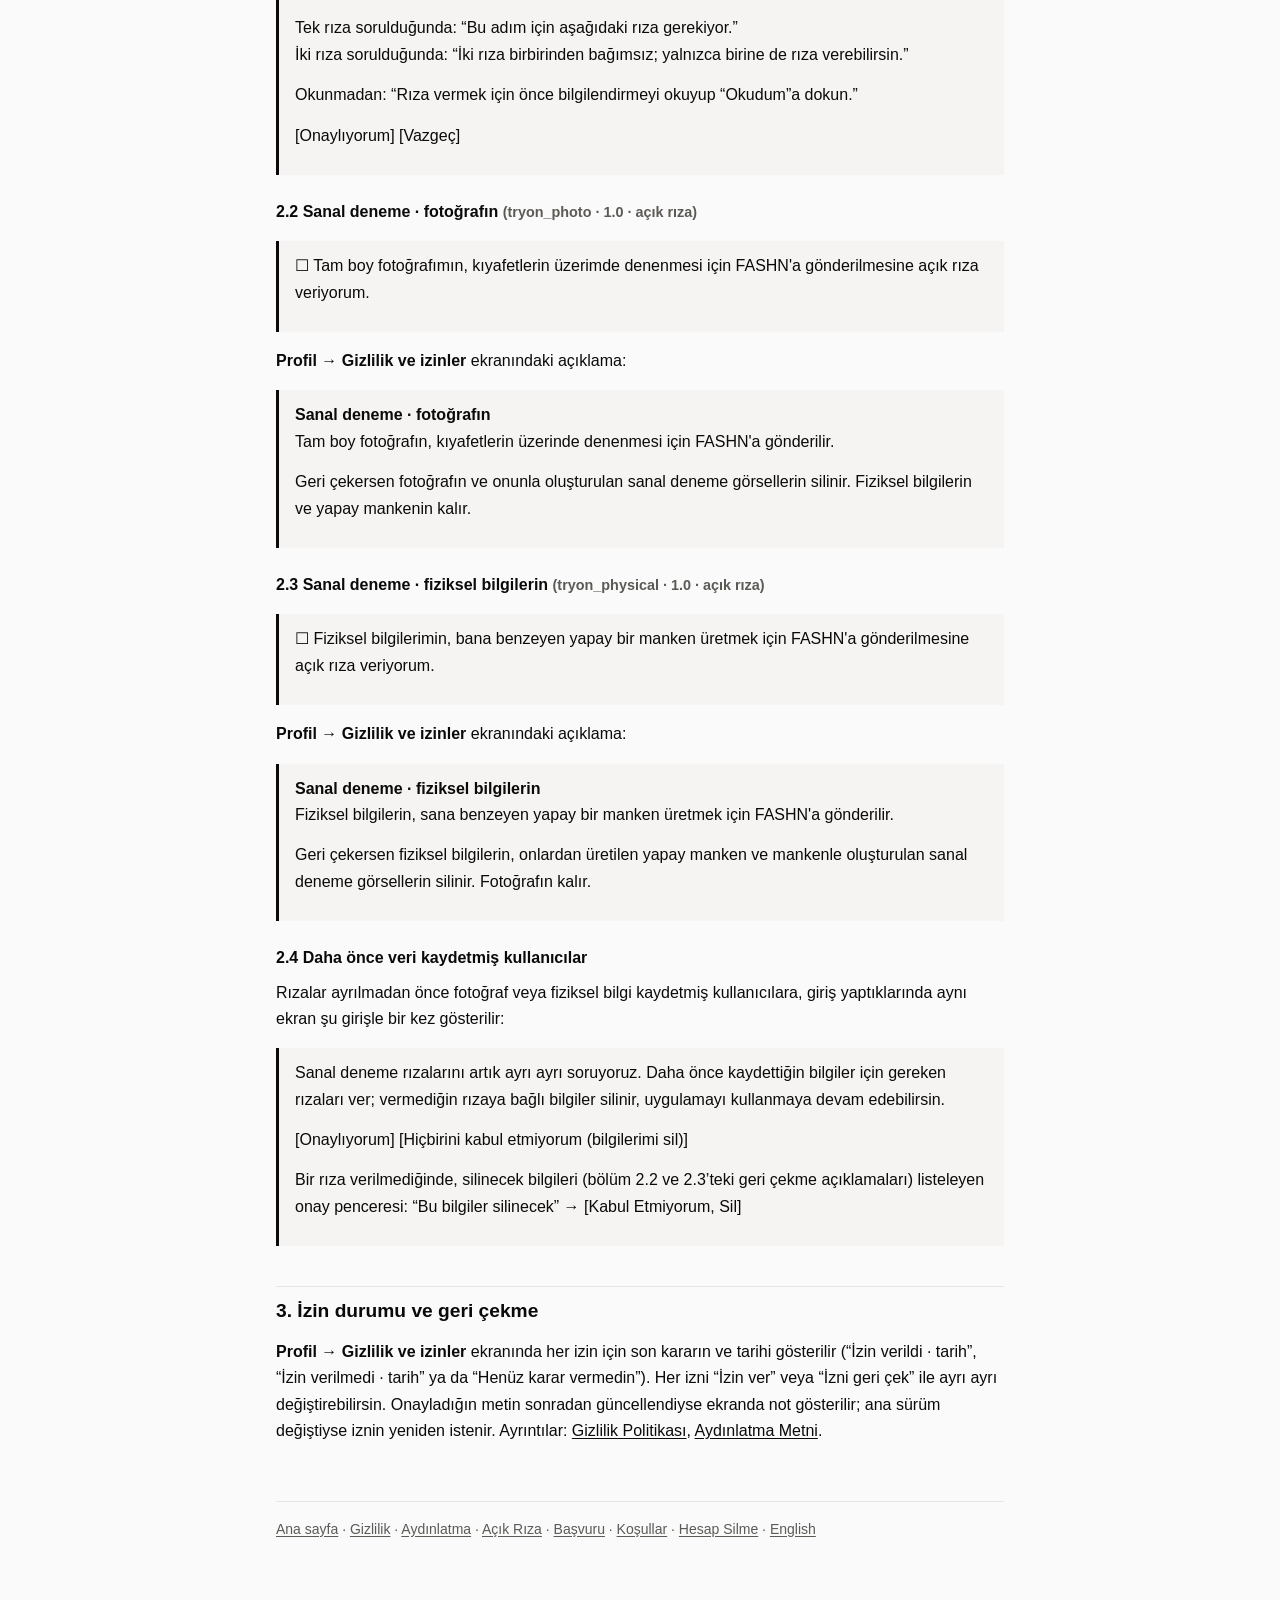
==== commit adb45682: "docs: set effective date to 22 October 2026 on all legal pages Co-Authored-By: Claude Opus 5.5 <nore" ====
--- a/acik-riza.html
+++ b/acik-riza.html
@@ -15,7 +15,7 @@
     </header>
 
     <h1>Açık Rıza ve İzin Metinleri</h1>
-    <p class="meta">Son güncelleme: 22 Ekim 2026</p>
+    <p class="meta">Yürürlük tarihi: 22 Ekim 2026 · Son güncelleme: 22 Ekim 2026</p>
 
     <p>Bu sayfa, Sestina uygulamasında gösterilen rıza ve izin metinlerinin birebir kopyasıdır. Her kararın, onayladığın metnin sürüm numarasıyla birlikte kaydedilir. Kararlarını istediğin zaman Uygulamada <strong>Profil → Gizlilik ve izinler</strong>’den ayrı ayrı değiştirebilirsin.</p>
     <p>Bu sayfadaki metinler iki farklı niteliktedir. <strong>Sanal deneme rızaları</strong> (bölüm 2) KVKK m. 5/1 kapsamında açık rızadır. <strong>Yapay zekâ izni</strong> (bölüm 1) ise Uygulama içindeki bir tercihtir; KVKK kapsamında bir işleme şartı değildir. Bu işlemenin hukuki sebebi KVKK m. 5/2-c’dir (sözleşmenin kurulması ve ifası); izin, işlemenin yapılıp yapılmayacağını senin seçimine bırakır.</p>
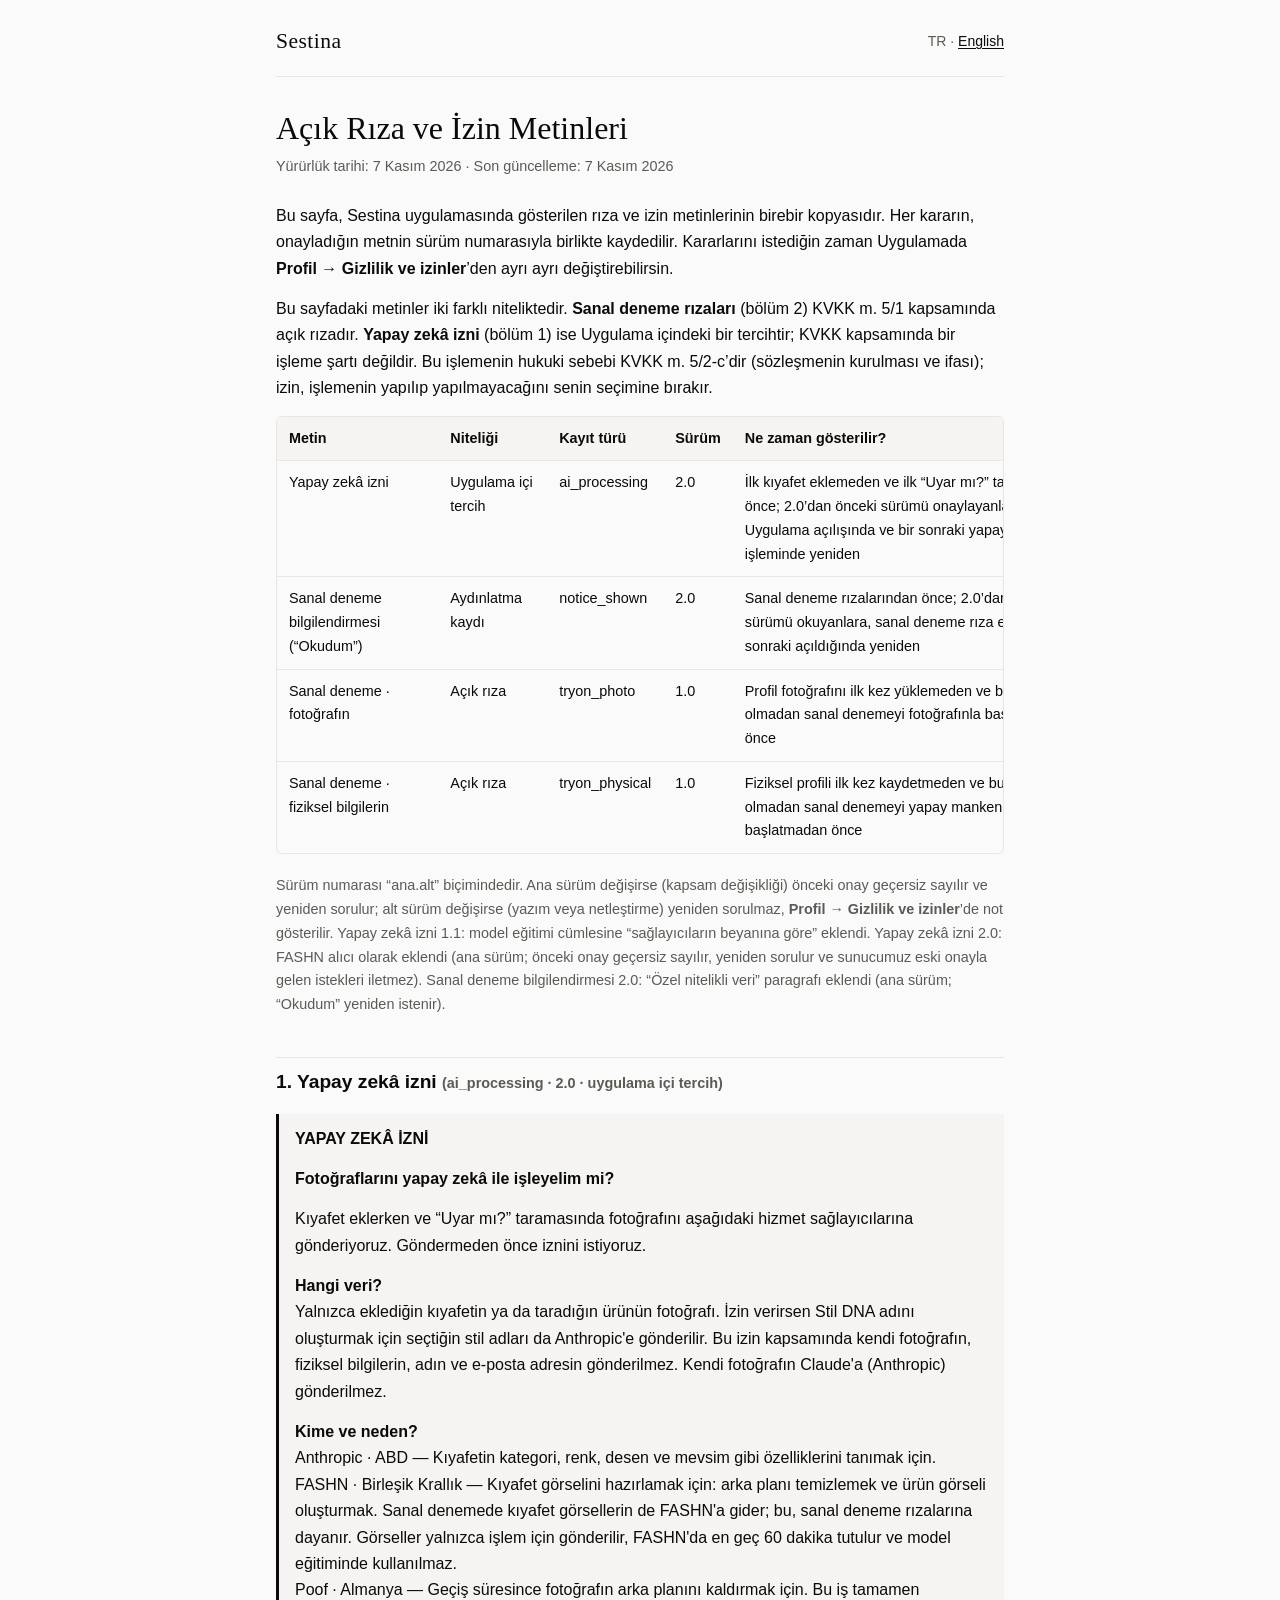
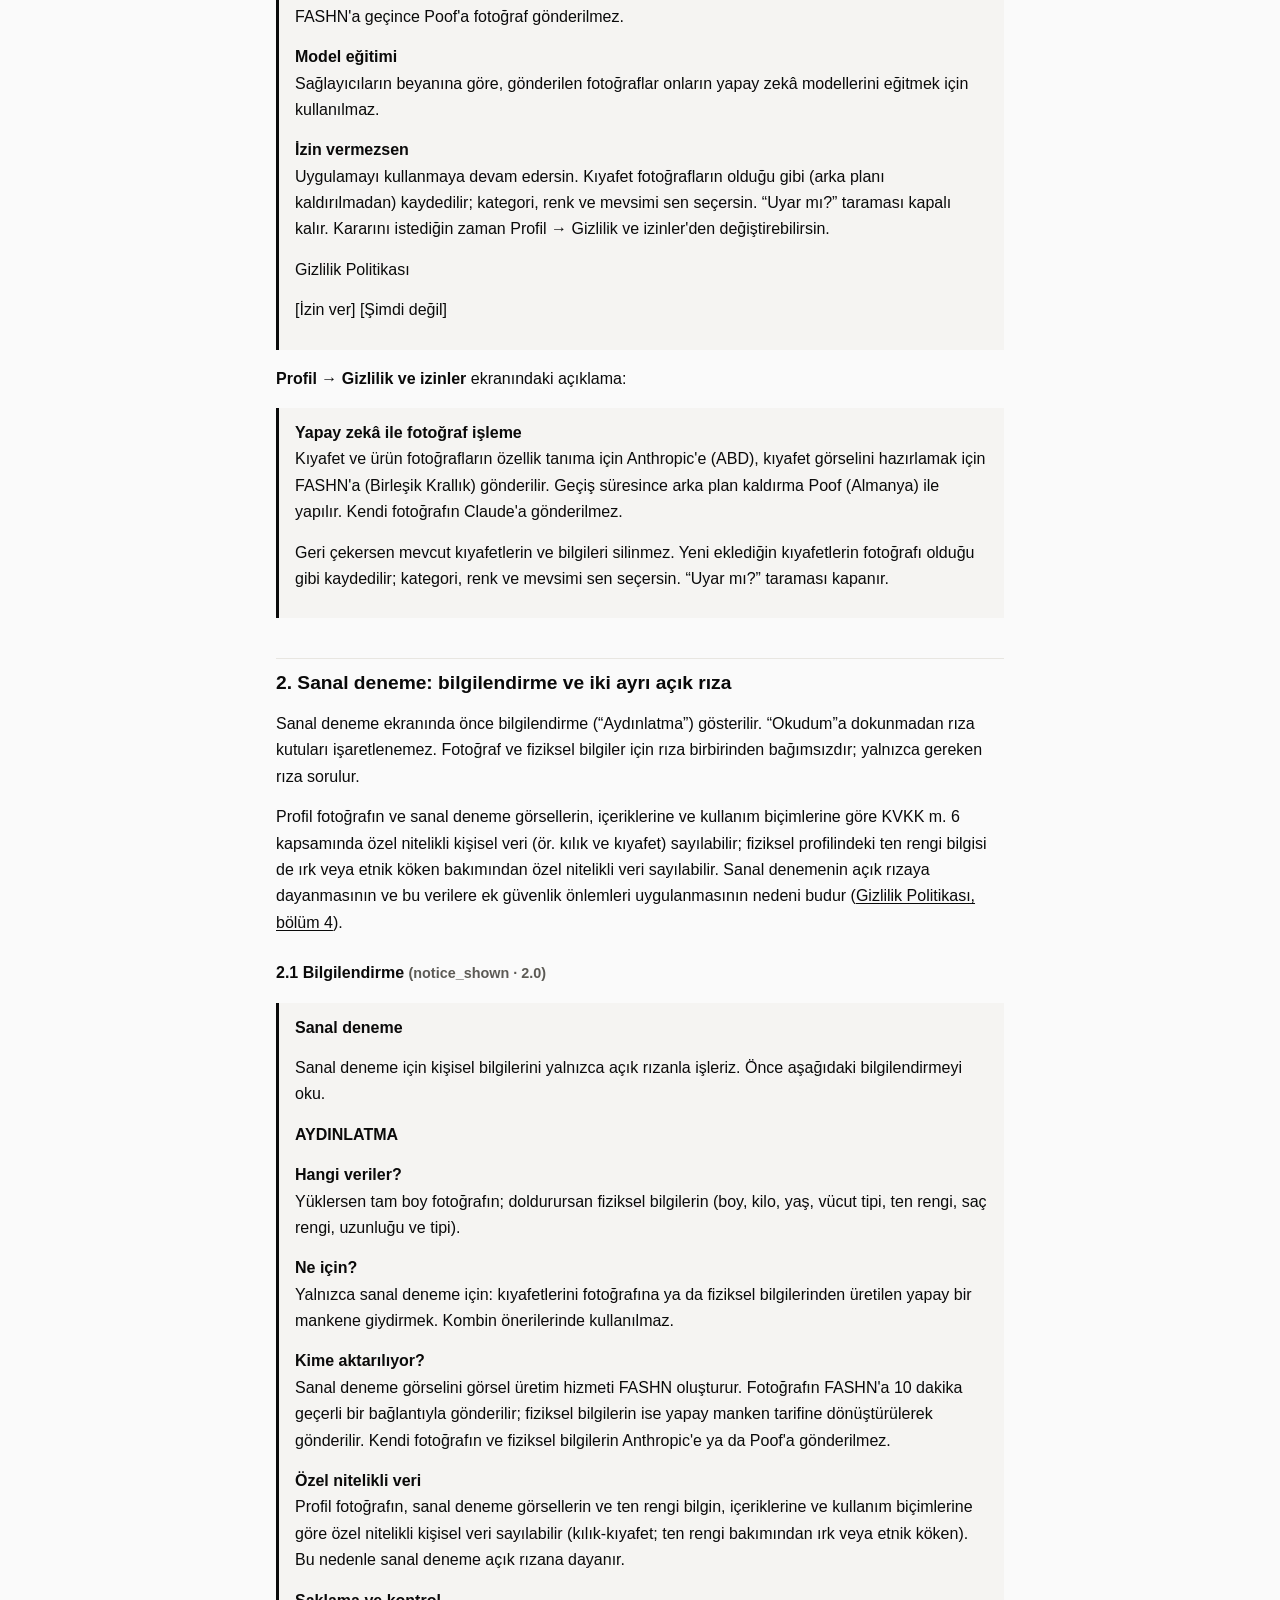
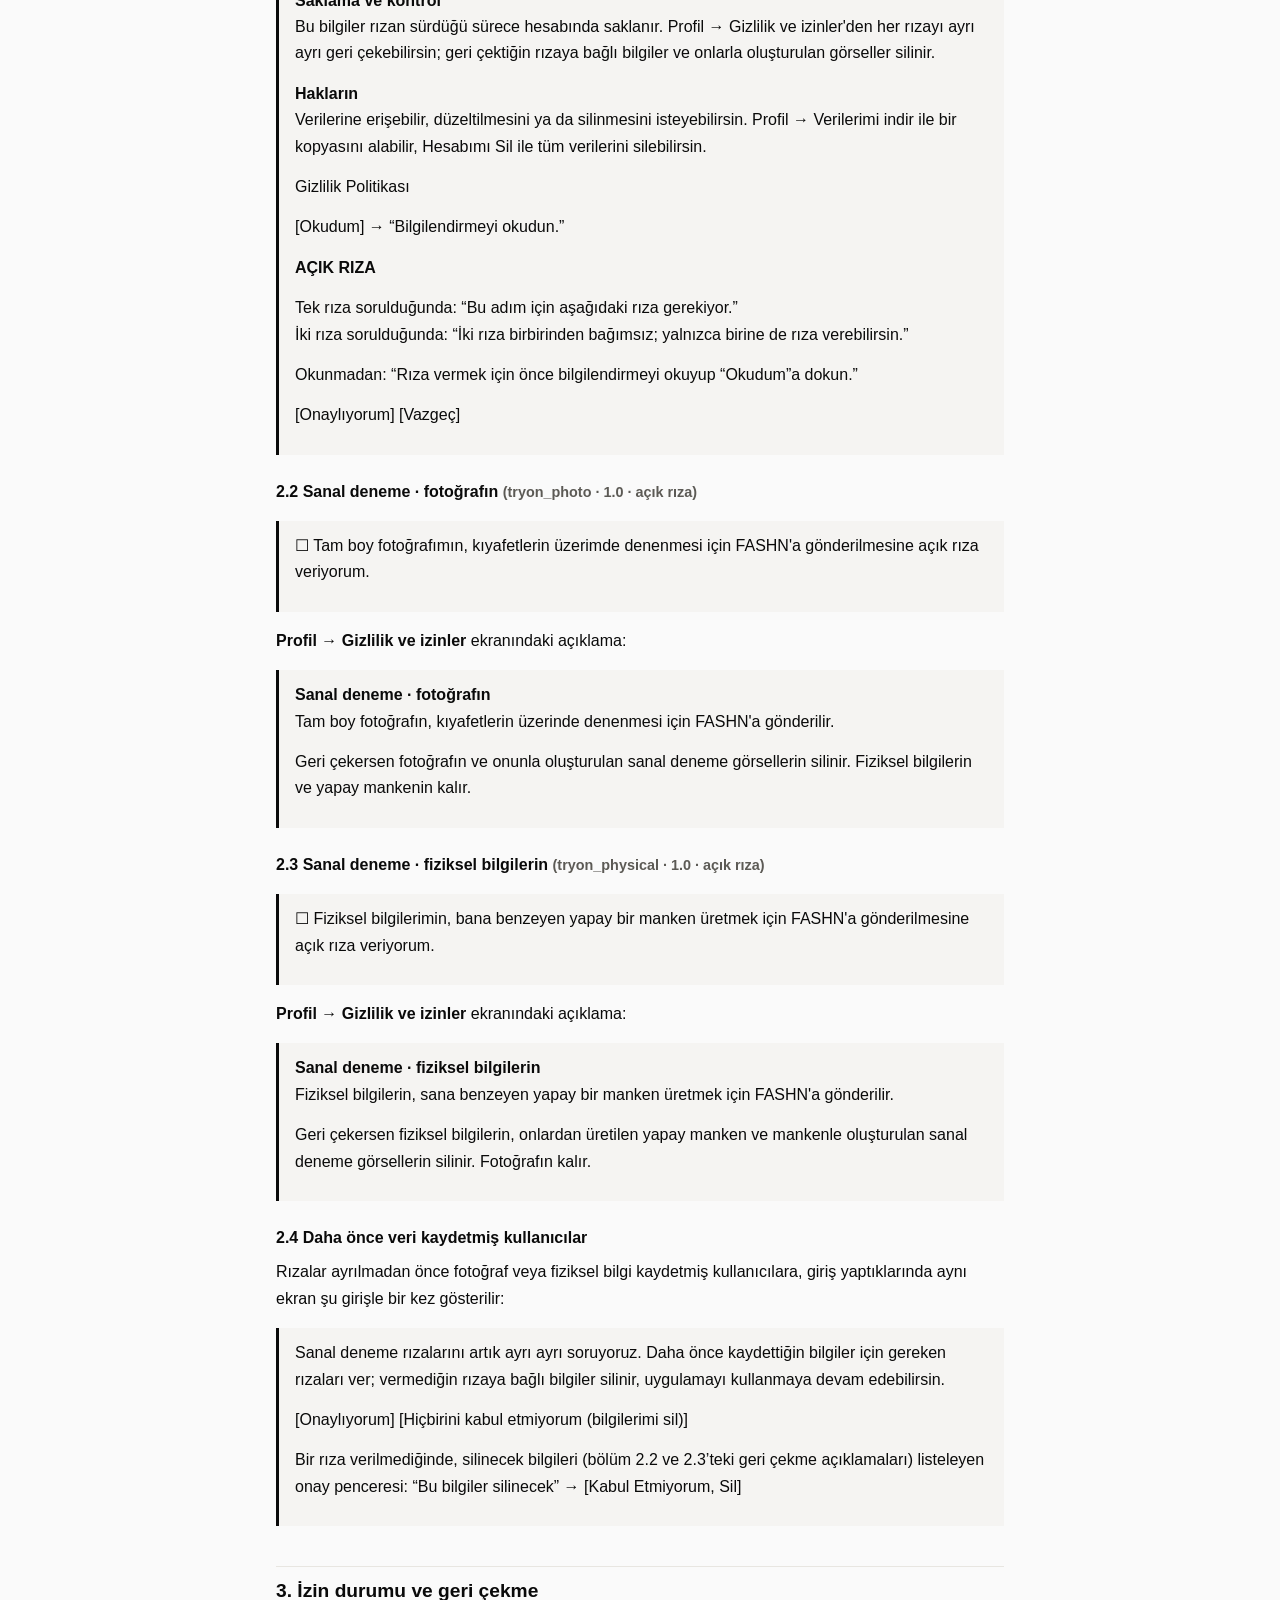
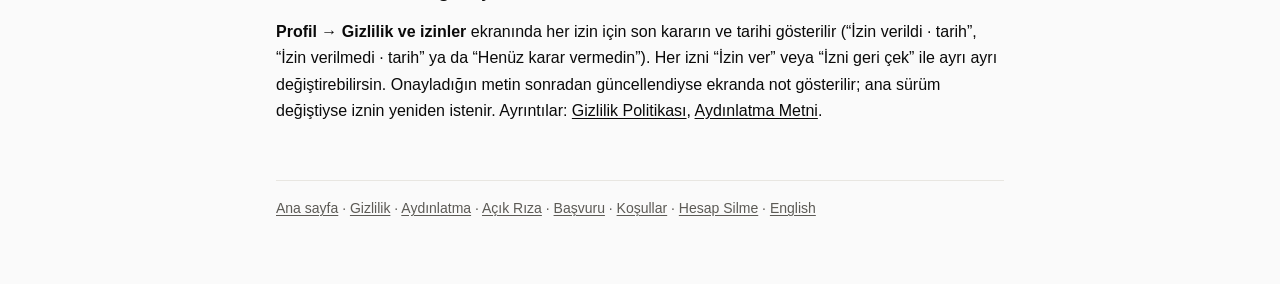
==== commit 3a98c9f7: "docs: AI permission 2.0 (FASHN added), FASHN 60-minute retention, effective date 7 November 2026 - c" ====
--- a/acik-riza.html
+++ b/acik-riza.html
@@ -15,7 +15,7 @@
     </header>
 
     <h1>Açık Rıza ve İzin Metinleri</h1>
-    <p class="meta">Yürürlük tarihi: 22 Ekim 2026 · Son güncelleme: 22 Ekim 2026</p>
+    <p class="meta">Yürürlük tarihi: 7 Kasım 2026 · Son güncelleme: 7 Kasım 2026</p>
 
     <p>Bu sayfa, Sestina uygulamasında gösterilen rıza ve izin metinlerinin birebir kopyasıdır. Her kararın, onayladığın metnin sürüm numarasıyla birlikte kaydedilir. Kararlarını istediğin zaman Uygulamada <strong>Profil → Gizlilik ve izinler</strong>’den ayrı ayrı değiştirebilirsin.</p>
     <p>Bu sayfadaki metinler iki farklı niteliktedir. <strong>Sanal deneme rızaları</strong> (bölüm 2) KVKK m. 5/1 kapsamında açık rızadır. <strong>Yapay zekâ izni</strong> (bölüm 1) ise Uygulama içindeki bir tercihtir; KVKK kapsamında bir işleme şartı değildir. Bu işlemenin hukuki sebebi KVKK m. 5/2-c’dir (sözleşmenin kurulması ve ifası); izin, işlemenin yapılıp yapılmayacağını senin seçimine bırakır.</p>
@@ -26,22 +26,22 @@
           <tr><th>Metin</th><th>Niteliği</th><th>Kayıt türü</th><th>Sürüm</th><th>Ne zaman gösterilir?</th></tr>
         </thead>
         <tbody>
-          <tr><td>Yapay zekâ izni</td><td>Uygulama içi tercih</td><td>ai_processing</td><td>1.1</td><td>İlk kıyafet eklemeden ve ilk “Uyar mı?” taramasından önce</td></tr>
+          <tr><td>Yapay zekâ izni</td><td>Uygulama içi tercih</td><td>ai_processing</td><td>2.0</td><td>İlk kıyafet eklemeden ve ilk “Uyar mı?” taramasından önce; 2.0’dan önceki sürümü onaylayanlara Uygulama açılışında ve bir sonraki yapay zekâ işleminde yeniden</td></tr>
           <tr><td>Sanal deneme bilgilendirmesi (“Okudum”)</td><td>Aydınlatma kaydı</td><td>notice_shown</td><td>2.0</td><td>Sanal deneme rızalarından önce; 2.0’dan önceki sürümü okuyanlara, sanal deneme rıza ekranı bir sonraki açıldığında yeniden</td></tr>
           <tr><td>Sanal deneme · fotoğrafın</td><td>Açık rıza</td><td>tryon_photo</td><td>1.0</td><td>Profil fotoğrafını ilk kez yüklemeden ve bu rıza olmadan sanal denemeyi fotoğrafınla başlatmadan önce</td></tr>
           <tr><td>Sanal deneme · fiziksel bilgilerin</td><td>Açık rıza</td><td>tryon_physical</td><td>1.0</td><td>Fiziksel profili ilk kez kaydetmeden ve bu rıza olmadan sanal denemeyi yapay mankenle başlatmadan önce</td></tr>
         </tbody>
       </table>
     </div>
-    <p class="meta">Sürüm numarası “ana.alt” biçimindedir. Ana sürüm değişirse (kapsam değişikliği) önceki onay geçersiz sayılır ve yeniden sorulur; alt sürüm değişirse (yazım veya netleştirme) yeniden sorulmaz, <strong>Profil → Gizlilik ve izinler</strong>’de not gösterilir. Yapay zekâ izni 1.1: model eğitimi cümlesine “sağlayıcıların beyanına göre” eklendi. Sanal deneme bilgilendirmesi 2.0: “Özel nitelikli veri” paragrafı eklendi (ana sürüm; “Okudum” yeniden istenir).</p>
+    <p class="meta">Sürüm numarası “ana.alt” biçimindedir. Ana sürüm değişirse (kapsam değişikliği) önceki onay geçersiz sayılır ve yeniden sorulur; alt sürüm değişirse (yazım veya netleştirme) yeniden sorulmaz, <strong>Profil → Gizlilik ve izinler</strong>’de not gösterilir. Yapay zekâ izni 1.1: model eğitimi cümlesine “sağlayıcıların beyanına göre” eklendi. Yapay zekâ izni 2.0: FASHN alıcı olarak eklendi (ana sürüm; önceki onay geçersiz sayılır, yeniden sorulur ve sunucumuz eski onayla gelen istekleri iletmez). Sanal deneme bilgilendirmesi 2.0: “Özel nitelikli veri” paragrafı eklendi (ana sürüm; “Okudum” yeniden istenir).</p>
 
-    <h2 id="ai">1. Yapay zekâ izni <span class="meta">(ai_processing · 1.1 · uygulama içi tercih)</span></h2>
+    <h2 id="ai">1. Yapay zekâ izni <span class="meta">(ai_processing · 2.0 · uygulama içi tercih)</span></h2>
     <div class="note">
       <p><strong>YAPAY ZEKÂ İZNİ</strong></p>
       <p><strong>Fotoğraflarını yapay zekâ ile işleyelim mi?</strong></p>
-      <p>Kıyafet eklerken ve “Uyar mı?” taramasında fotoğrafını iki hizmet sağlayıcısına gönderiyoruz. Göndermeden önce iznini istiyoruz.</p>
-      <p><strong>Hangi veri?</strong><br>Yalnızca eklediğin kıyafetin ya da taradığın ürünün fotoğrafı. İzin verirsen Stil DNA adını oluşturmak için seçtiğin stil adları da Anthropic'e gönderilir. Kendi fotoğrafın, fiziksel bilgilerin, adın ve e-posta adresin gönderilmez.</p>
-      <p><strong>Kime ve neden?</strong><br>Poof · Almanya — Fotoğrafın arka planını kaldırmak için.<br>Anthropic · ABD — Kıyafetin kategori, renk, desen ve mevsim gibi özelliklerini tanımak için.</p>
+      <p>Kıyafet eklerken ve “Uyar mı?” taramasında fotoğrafını aşağıdaki hizmet sağlayıcılarına gönderiyoruz. Göndermeden önce iznini istiyoruz.</p>
+      <p><strong>Hangi veri?</strong><br>Yalnızca eklediğin kıyafetin ya da taradığın ürünün fotoğrafı. İzin verirsen Stil DNA adını oluşturmak için seçtiğin stil adları da Anthropic'e gönderilir. Bu izin kapsamında kendi fotoğrafın, fiziksel bilgilerin, adın ve e-posta adresin gönderilmez. Kendi fotoğrafın Claude'a (Anthropic) gönderilmez.</p>
+      <p><strong>Kime ve neden?</strong><br>Anthropic · ABD — Kıyafetin kategori, renk, desen ve mevsim gibi özelliklerini tanımak için.<br>FASHN · Birleşik Krallık — Kıyafet görselini hazırlamak için: arka planı temizlemek ve ürün görseli oluşturmak. Sanal denemede kıyafet görsellerin de FASHN'a gider; bu, sanal deneme rızalarına dayanır. Görseller yalnızca işlem için gönderilir, FASHN'da en geç 60 dakika tutulur ve model eğitiminde kullanılmaz.<br>Poof · Almanya — Geçiş süresince fotoğrafın arka planını kaldırmak için. Bu iş tamamen FASHN'a geçince Poof'a fotoğraf gönderilmez.</p>
       <p><strong>Model eğitimi</strong><br>Sağlayıcıların beyanına göre, gönderilen fotoğraflar onların yapay zekâ modellerini eğitmek için kullanılmaz.</p>
       <p><strong>İzin vermezsen</strong><br>Uygulamayı kullanmaya devam edersin. Kıyafet fotoğrafların olduğu gibi (arka planı kaldırılmadan) kaydedilir; kategori, renk ve mevsimi sen seçersin. “Uyar mı?” taraması kapalı kalır. Kararını istediğin zaman Profil → Gizlilik ve izinler'den değiştirebilirsin.</p>
       <p>Gizlilik Politikası</p>
@@ -49,7 +49,7 @@
     </div>
     <p><strong>Profil → Gizlilik ve izinler</strong> ekranındaki açıklama:</p>
     <div class="note">
-      <p><strong>Yapay zekâ ile fotoğraf işleme</strong><br>Kıyafet ve ürün fotoğrafların arka plan kaldırma için Poof'a (Almanya), özellik tanıma için Anthropic'e (ABD) gönderilir.</p>
+      <p><strong>Yapay zekâ ile fotoğraf işleme</strong><br>Kıyafet ve ürün fotoğrafların özellik tanıma için Anthropic'e (ABD), kıyafet görselini hazırlamak için FASHN'a (Birleşik Krallık) gönderilir. Geçiş süresince arka plan kaldırma Poof (Almanya) ile yapılır. Kendi fotoğrafın Claude'a gönderilmez.</p>
       <p>Geri çekersen mevcut kıyafetlerin ve bilgileri silinmez. Yeni eklediğin kıyafetlerin fotoğrafı olduğu gibi kaydedilir; kategori, renk ve mevsimi sen seçersin. “Uyar mı?” taraması kapanır.</p>
     </div>
 
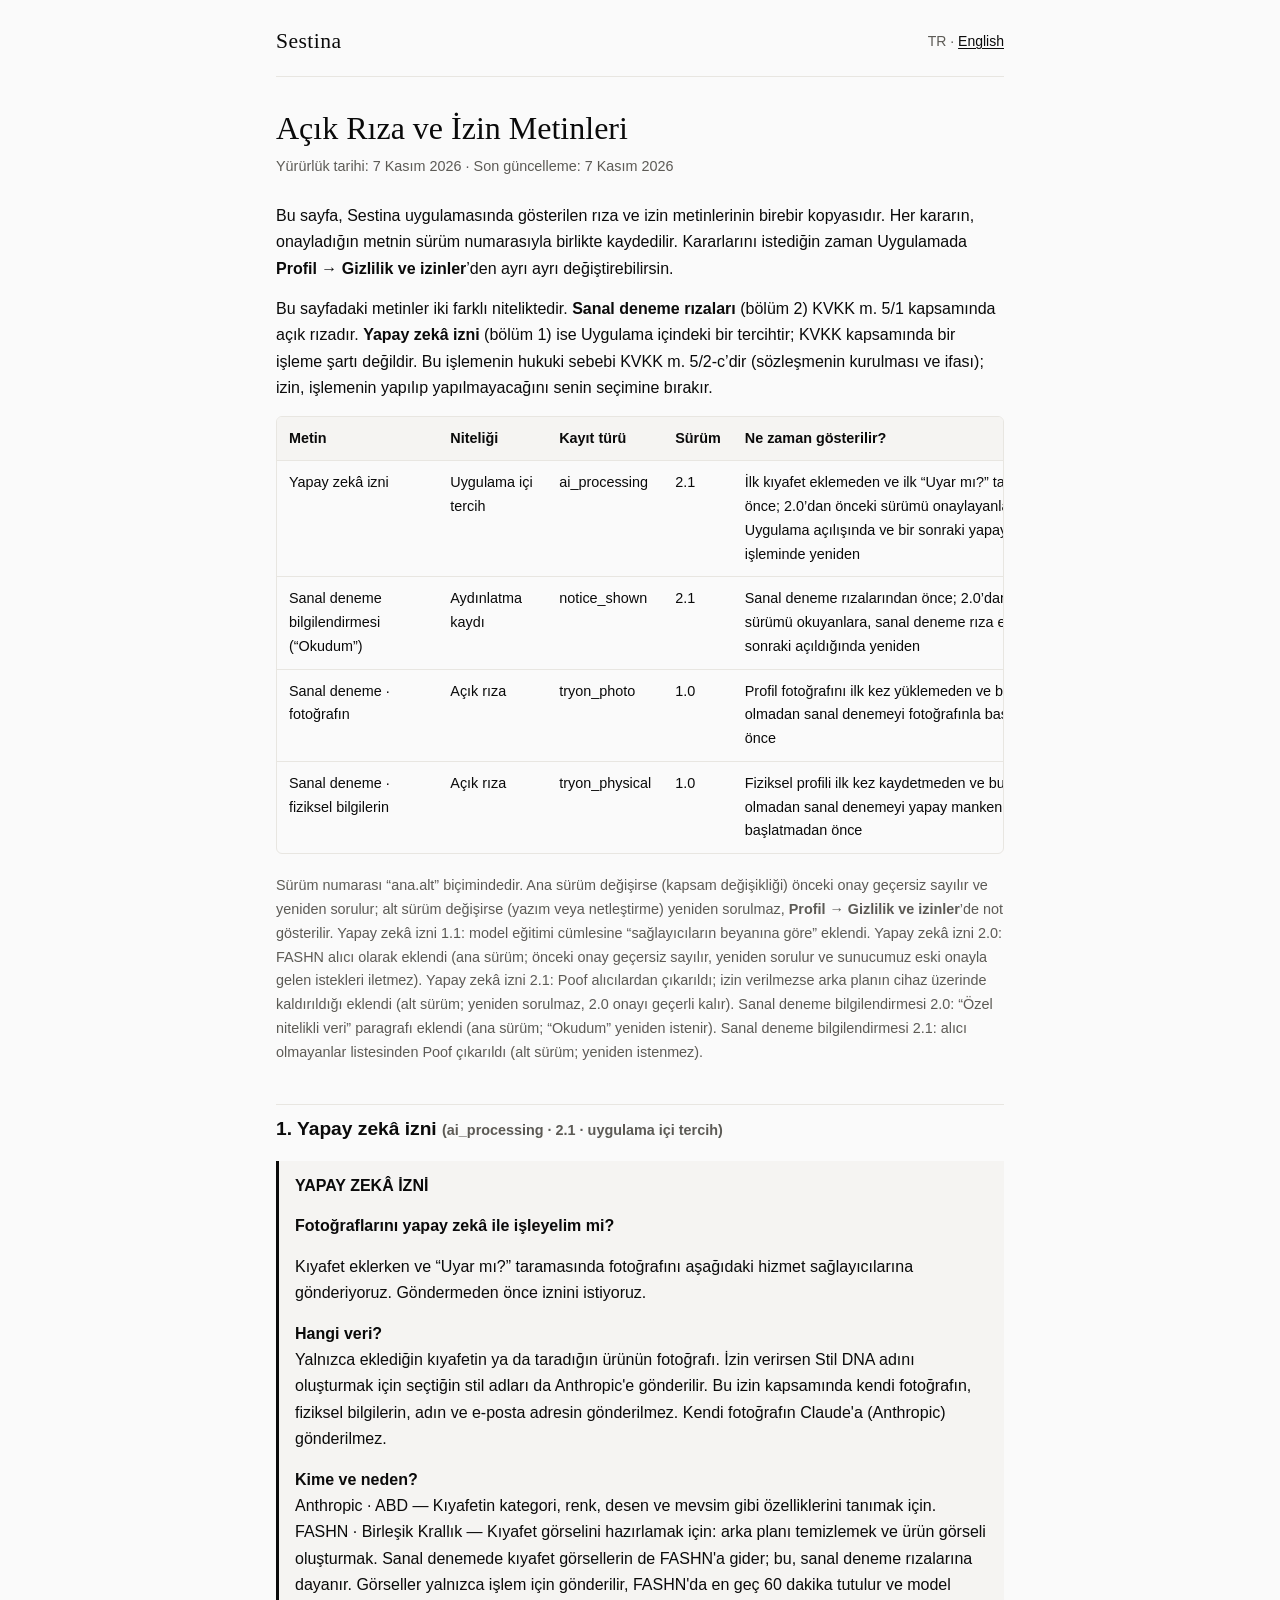
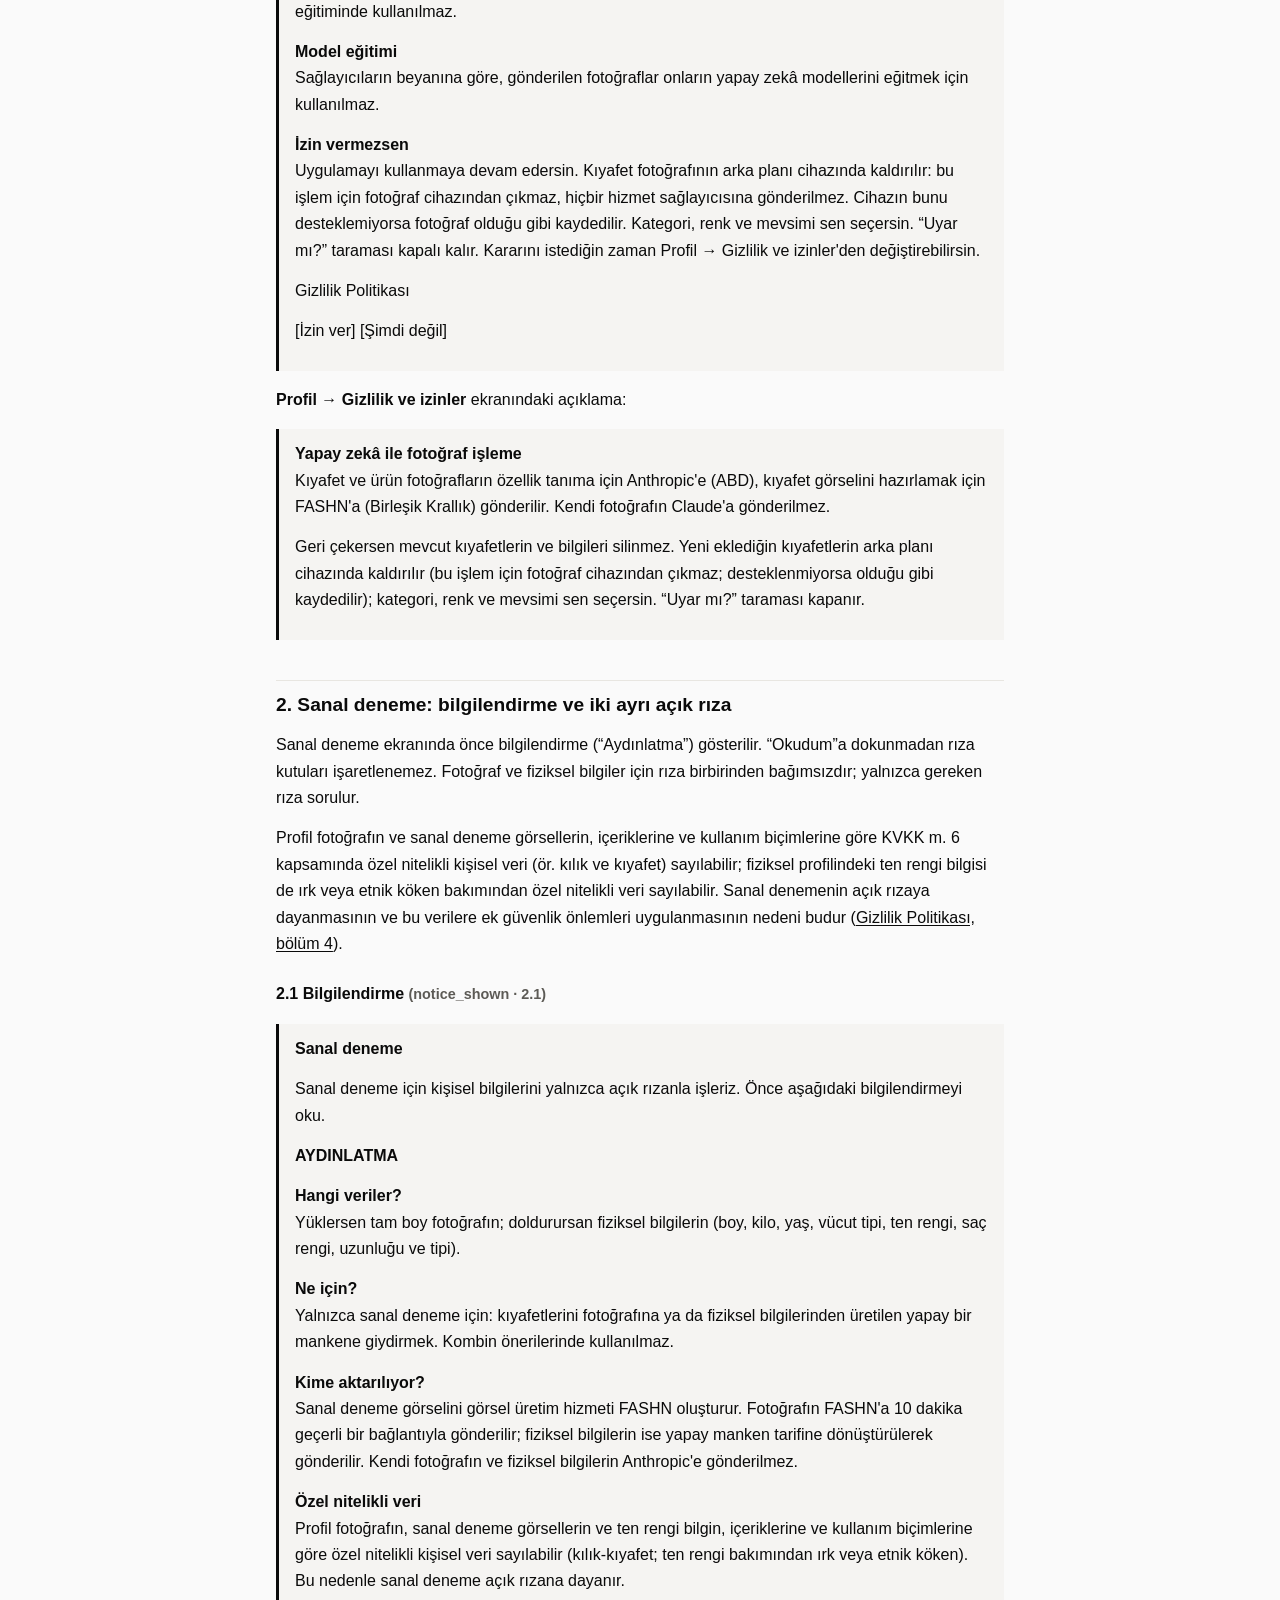
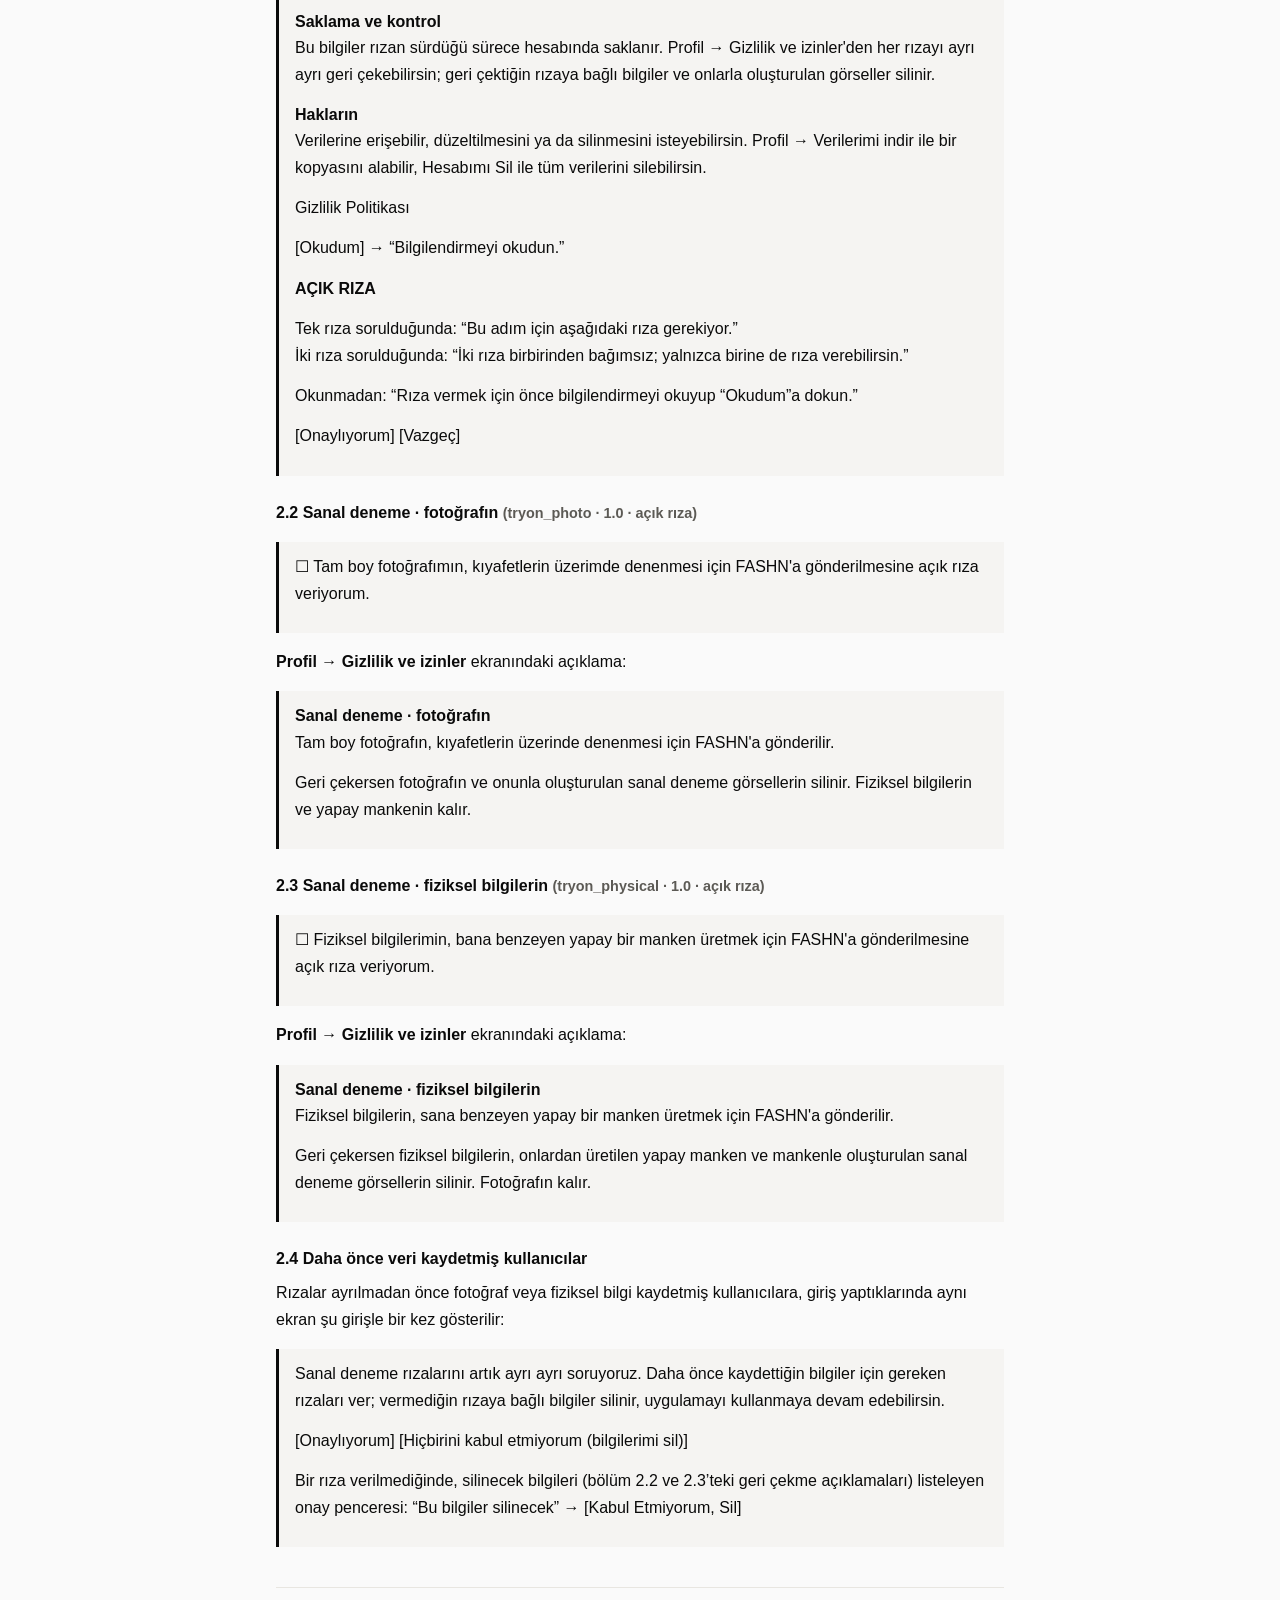
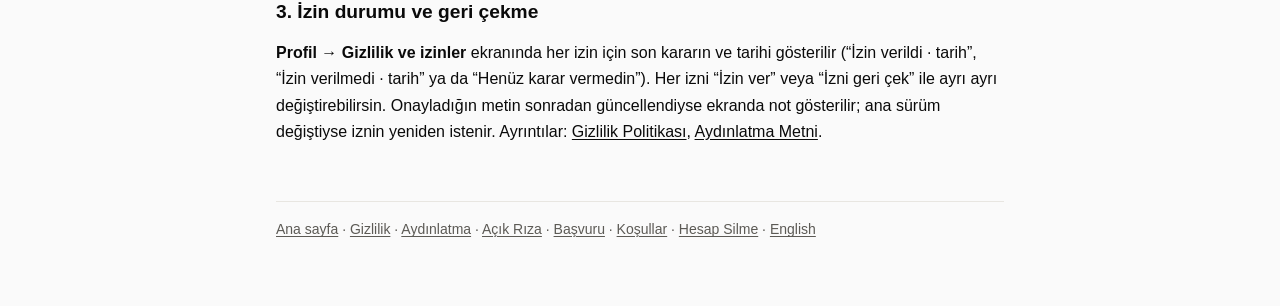
==== commit 226a6ab5: "docs: AI permission 2.1 (Poof removed), on-device background removal - Poof removed from all recipie" ====
--- a/acik-riza.html
+++ b/acik-riza.html
@@ -26,45 +26,45 @@
           <tr><th>Metin</th><th>Niteliği</th><th>Kayıt türü</th><th>Sürüm</th><th>Ne zaman gösterilir?</th></tr>
         </thead>
         <tbody>
-          <tr><td>Yapay zekâ izni</td><td>Uygulama içi tercih</td><td>ai_processing</td><td>2.0</td><td>İlk kıyafet eklemeden ve ilk “Uyar mı?” taramasından önce; 2.0’dan önceki sürümü onaylayanlara Uygulama açılışında ve bir sonraki yapay zekâ işleminde yeniden</td></tr>
-          <tr><td>Sanal deneme bilgilendirmesi (“Okudum”)</td><td>Aydınlatma kaydı</td><td>notice_shown</td><td>2.0</td><td>Sanal deneme rızalarından önce; 2.0’dan önceki sürümü okuyanlara, sanal deneme rıza ekranı bir sonraki açıldığında yeniden</td></tr>
+          <tr><td>Yapay zekâ izni</td><td>Uygulama içi tercih</td><td>ai_processing</td><td>2.1</td><td>İlk kıyafet eklemeden ve ilk “Uyar mı?” taramasından önce; 2.0’dan önceki sürümü onaylayanlara Uygulama açılışında ve bir sonraki yapay zekâ işleminde yeniden</td></tr>
+          <tr><td>Sanal deneme bilgilendirmesi (“Okudum”)</td><td>Aydınlatma kaydı</td><td>notice_shown</td><td>2.1</td><td>Sanal deneme rızalarından önce; 2.0’dan önceki sürümü okuyanlara, sanal deneme rıza ekranı bir sonraki açıldığında yeniden</td></tr>
           <tr><td>Sanal deneme · fotoğrafın</td><td>Açık rıza</td><td>tryon_photo</td><td>1.0</td><td>Profil fotoğrafını ilk kez yüklemeden ve bu rıza olmadan sanal denemeyi fotoğrafınla başlatmadan önce</td></tr>
           <tr><td>Sanal deneme · fiziksel bilgilerin</td><td>Açık rıza</td><td>tryon_physical</td><td>1.0</td><td>Fiziksel profili ilk kez kaydetmeden ve bu rıza olmadan sanal denemeyi yapay mankenle başlatmadan önce</td></tr>
         </tbody>
       </table>
     </div>
-    <p class="meta">Sürüm numarası “ana.alt” biçimindedir. Ana sürüm değişirse (kapsam değişikliği) önceki onay geçersiz sayılır ve yeniden sorulur; alt sürüm değişirse (yazım veya netleştirme) yeniden sorulmaz, <strong>Profil → Gizlilik ve izinler</strong>’de not gösterilir. Yapay zekâ izni 1.1: model eğitimi cümlesine “sağlayıcıların beyanına göre” eklendi. Yapay zekâ izni 2.0: FASHN alıcı olarak eklendi (ana sürüm; önceki onay geçersiz sayılır, yeniden sorulur ve sunucumuz eski onayla gelen istekleri iletmez). Sanal deneme bilgilendirmesi 2.0: “Özel nitelikli veri” paragrafı eklendi (ana sürüm; “Okudum” yeniden istenir).</p>
+    <p class="meta">Sürüm numarası “ana.alt” biçimindedir. Ana sürüm değişirse (kapsam değişikliği) önceki onay geçersiz sayılır ve yeniden sorulur; alt sürüm değişirse (yazım veya netleştirme) yeniden sorulmaz, <strong>Profil → Gizlilik ve izinler</strong>’de not gösterilir. Yapay zekâ izni 1.1: model eğitimi cümlesine “sağlayıcıların beyanına göre” eklendi. Yapay zekâ izni 2.0: FASHN alıcı olarak eklendi (ana sürüm; önceki onay geçersiz sayılır, yeniden sorulur ve sunucumuz eski onayla gelen istekleri iletmez). Yapay zekâ izni 2.1: Poof alıcılardan çıkarıldı; izin verilmezse arka planın cihaz üzerinde kaldırıldığı eklendi (alt sürüm; yeniden sorulmaz, 2.0 onayı geçerli kalır). Sanal deneme bilgilendirmesi 2.0: “Özel nitelikli veri” paragrafı eklendi (ana sürüm; “Okudum” yeniden istenir). Sanal deneme bilgilendirmesi 2.1: alıcı olmayanlar listesinden Poof çıkarıldı (alt sürüm; yeniden istenmez).</p>
 
-    <h2 id="ai">1. Yapay zekâ izni <span class="meta">(ai_processing · 2.0 · uygulama içi tercih)</span></h2>
+    <h2 id="ai">1. Yapay zekâ izni <span class="meta">(ai_processing · 2.1 · uygulama içi tercih)</span></h2>
     <div class="note">
       <p><strong>YAPAY ZEKÂ İZNİ</strong></p>
       <p><strong>Fotoğraflarını yapay zekâ ile işleyelim mi?</strong></p>
       <p>Kıyafet eklerken ve “Uyar mı?” taramasında fotoğrafını aşağıdaki hizmet sağlayıcılarına gönderiyoruz. Göndermeden önce iznini istiyoruz.</p>
       <p><strong>Hangi veri?</strong><br>Yalnızca eklediğin kıyafetin ya da taradığın ürünün fotoğrafı. İzin verirsen Stil DNA adını oluşturmak için seçtiğin stil adları da Anthropic'e gönderilir. Bu izin kapsamında kendi fotoğrafın, fiziksel bilgilerin, adın ve e-posta adresin gönderilmez. Kendi fotoğrafın Claude'a (Anthropic) gönderilmez.</p>
-      <p><strong>Kime ve neden?</strong><br>Anthropic · ABD — Kıyafetin kategori, renk, desen ve mevsim gibi özelliklerini tanımak için.<br>FASHN · Birleşik Krallık — Kıyafet görselini hazırlamak için: arka planı temizlemek ve ürün görseli oluşturmak. Sanal denemede kıyafet görsellerin de FASHN'a gider; bu, sanal deneme rızalarına dayanır. Görseller yalnızca işlem için gönderilir, FASHN'da en geç 60 dakika tutulur ve model eğitiminde kullanılmaz.<br>Poof · Almanya — Geçiş süresince fotoğrafın arka planını kaldırmak için. Bu iş tamamen FASHN'a geçince Poof'a fotoğraf gönderilmez.</p>
+      <p><strong>Kime ve neden?</strong><br>Anthropic · ABD — Kıyafetin kategori, renk, desen ve mevsim gibi özelliklerini tanımak için.<br>FASHN · Birleşik Krallık — Kıyafet görselini hazırlamak için: arka planı temizlemek ve ürün görseli oluşturmak. Sanal denemede kıyafet görsellerin de FASHN'a gider; bu, sanal deneme rızalarına dayanır. Görseller yalnızca işlem için gönderilir, FASHN'da en geç 60 dakika tutulur ve model eğitiminde kullanılmaz.</p>
       <p><strong>Model eğitimi</strong><br>Sağlayıcıların beyanına göre, gönderilen fotoğraflar onların yapay zekâ modellerini eğitmek için kullanılmaz.</p>
-      <p><strong>İzin vermezsen</strong><br>Uygulamayı kullanmaya devam edersin. Kıyafet fotoğrafların olduğu gibi (arka planı kaldırılmadan) kaydedilir; kategori, renk ve mevsimi sen seçersin. “Uyar mı?” taraması kapalı kalır. Kararını istediğin zaman Profil → Gizlilik ve izinler'den değiştirebilirsin.</p>
+      <p><strong>İzin vermezsen</strong><br>Uygulamayı kullanmaya devam edersin. Kıyafet fotoğrafının arka planı cihazında kaldırılır: bu işlem için fotoğraf cihazından çıkmaz, hiçbir hizmet sağlayıcısına gönderilmez. Cihazın bunu desteklemiyorsa fotoğraf olduğu gibi kaydedilir. Kategori, renk ve mevsimi sen seçersin. “Uyar mı?” taraması kapalı kalır. Kararını istediğin zaman Profil → Gizlilik ve izinler'den değiştirebilirsin.</p>
       <p>Gizlilik Politikası</p>
       <p>[İzin ver] [Şimdi değil]</p>
     </div>
     <p><strong>Profil → Gizlilik ve izinler</strong> ekranındaki açıklama:</p>
     <div class="note">
-      <p><strong>Yapay zekâ ile fotoğraf işleme</strong><br>Kıyafet ve ürün fotoğrafların özellik tanıma için Anthropic'e (ABD), kıyafet görselini hazırlamak için FASHN'a (Birleşik Krallık) gönderilir. Geçiş süresince arka plan kaldırma Poof (Almanya) ile yapılır. Kendi fotoğrafın Claude'a gönderilmez.</p>
-      <p>Geri çekersen mevcut kıyafetlerin ve bilgileri silinmez. Yeni eklediğin kıyafetlerin fotoğrafı olduğu gibi kaydedilir; kategori, renk ve mevsimi sen seçersin. “Uyar mı?” taraması kapanır.</p>
+      <p><strong>Yapay zekâ ile fotoğraf işleme</strong><br>Kıyafet ve ürün fotoğrafların özellik tanıma için Anthropic'e (ABD), kıyafet görselini hazırlamak için FASHN'a (Birleşik Krallık) gönderilir. Kendi fotoğrafın Claude'a gönderilmez.</p>
+      <p>Geri çekersen mevcut kıyafetlerin ve bilgileri silinmez. Yeni eklediğin kıyafetlerin arka planı cihazında kaldırılır (bu işlem için fotoğraf cihazından çıkmaz; desteklenmiyorsa olduğu gibi kaydedilir); kategori, renk ve mevsimi sen seçersin. “Uyar mı?” taraması kapanır.</p>
     </div>
 
     <h2 id="sanal-deneme">2. Sanal deneme: bilgilendirme ve iki ayrı açık rıza</h2>
     <p>Sanal deneme ekranında önce bilgilendirme (“Aydınlatma”) gösterilir. “Okudum”a dokunmadan rıza kutuları işaretlenemez. Fotoğraf ve fiziksel bilgiler için rıza birbirinden bağımsızdır; yalnızca gereken rıza sorulur.</p>
     <p>Profil fotoğrafın ve sanal deneme görsellerin, içeriklerine ve kullanım biçimlerine göre KVKK m. 6 kapsamında özel nitelikli kişisel veri (ör. kılık ve kıyafet) sayılabilir; fiziksel profilindeki ten rengi bilgisi de ırk veya etnik köken bakımından özel nitelikli veri sayılabilir. Sanal denemenin açık rızaya dayanmasının ve bu verilere ek güvenlik önlemleri uygulanmasının nedeni budur (<a href="gizlilik.html#riza">Gizlilik Politikası, bölüm 4</a>).</p>
 
-    <h3 id="bilgilendirme">2.1 Bilgilendirme <span class="meta">(notice_shown · 2.0)</span></h3>
+    <h3 id="bilgilendirme">2.1 Bilgilendirme <span class="meta">(notice_shown · 2.1)</span></h3>
     <div class="note">
       <p><strong>Sanal deneme</strong></p>
       <p>Sanal deneme için kişisel bilgilerini yalnızca açık rızanla işleriz. Önce aşağıdaki bilgilendirmeyi oku.</p>
       <p><strong>AYDINLATMA</strong></p>
       <p><strong>Hangi veriler?</strong><br>Yüklersen tam boy fotoğrafın; doldurursan fiziksel bilgilerin (boy, kilo, yaş, vücut tipi, ten rengi, saç rengi, uzunluğu ve tipi).</p>
       <p><strong>Ne için?</strong><br>Yalnızca sanal deneme için: kıyafetlerini fotoğrafına ya da fiziksel bilgilerinden üretilen yapay bir mankene giydirmek. Kombin önerilerinde kullanılmaz.</p>
-      <p><strong>Kime aktarılıyor?</strong><br>Sanal deneme görselini görsel üretim hizmeti FASHN oluşturur. Fotoğrafın FASHN'a 10 dakika geçerli bir bağlantıyla gönderilir; fiziksel bilgilerin ise yapay manken tarifine dönüştürülerek gönderilir. Kendi fotoğrafın ve fiziksel bilgilerin Anthropic'e ya da Poof'a gönderilmez.</p>
+      <p><strong>Kime aktarılıyor?</strong><br>Sanal deneme görselini görsel üretim hizmeti FASHN oluşturur. Fotoğrafın FASHN'a 10 dakika geçerli bir bağlantıyla gönderilir; fiziksel bilgilerin ise yapay manken tarifine dönüştürülerek gönderilir. Kendi fotoğrafın ve fiziksel bilgilerin Anthropic'e gönderilmez.</p>
       <p><strong>Özel nitelikli veri</strong><br>Profil fotoğrafın, sanal deneme görsellerin ve ten rengi bilgin, içeriklerine ve kullanım biçimlerine göre özel nitelikli kişisel veri sayılabilir (kılık-kıyafet; ten rengi bakımından ırk veya etnik köken). Bu nedenle sanal deneme açık rızana dayanır.</p>
       <p><strong>Saklama ve kontrol</strong><br>Bu bilgiler rızan sürdüğü sürece hesabında saklanır. Profil → Gizlilik ve izinler'den her rızayı ayrı ayrı geri çekebilirsin; geri çektiğin rızaya bağlı bilgiler ve onlarla oluşturulan görseller silinir.</p>
       <p><strong>Hakların</strong><br>Verilerine erişebilir, düzeltilmesini ya da silinmesini isteyebilirsin. Profil → Verilerimi indir ile bir kopyasını alabilir, Hesabımı Sil ile tüm verilerini silebilirsin.</p>
